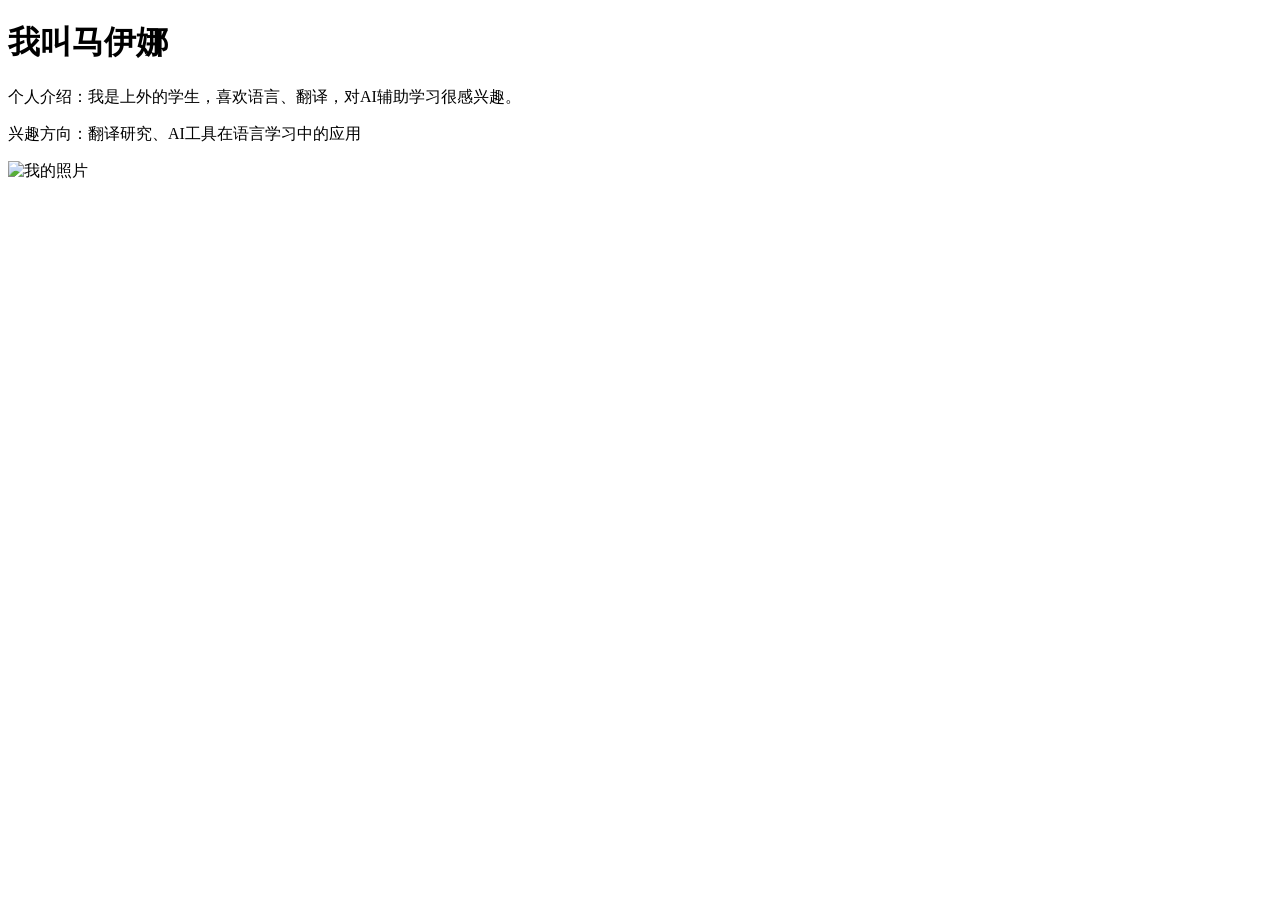
==== index.html @ 2f00dd15 "Add files via upload" ====
<!DOCTYPE html>
<html lang="zh-CN">
<head>
    <meta charset="UTF-8">
    <title>我的个人主页</title>
    <link rel="stylesheet" href="style.css">
</head>
<body>
    <div class="box">
        <h1>我叫马伊娜</h1>
        <p>个人介绍：我是上外的学生，喜欢语言、翻译，对AI辅助学习很感兴趣。</p>
        <p>兴趣方向：翻译研究、AI工具在语言学习中的应用</p>
        <img src="photo.jpg" alt="我的照片">
    </div>
</body>
</html>
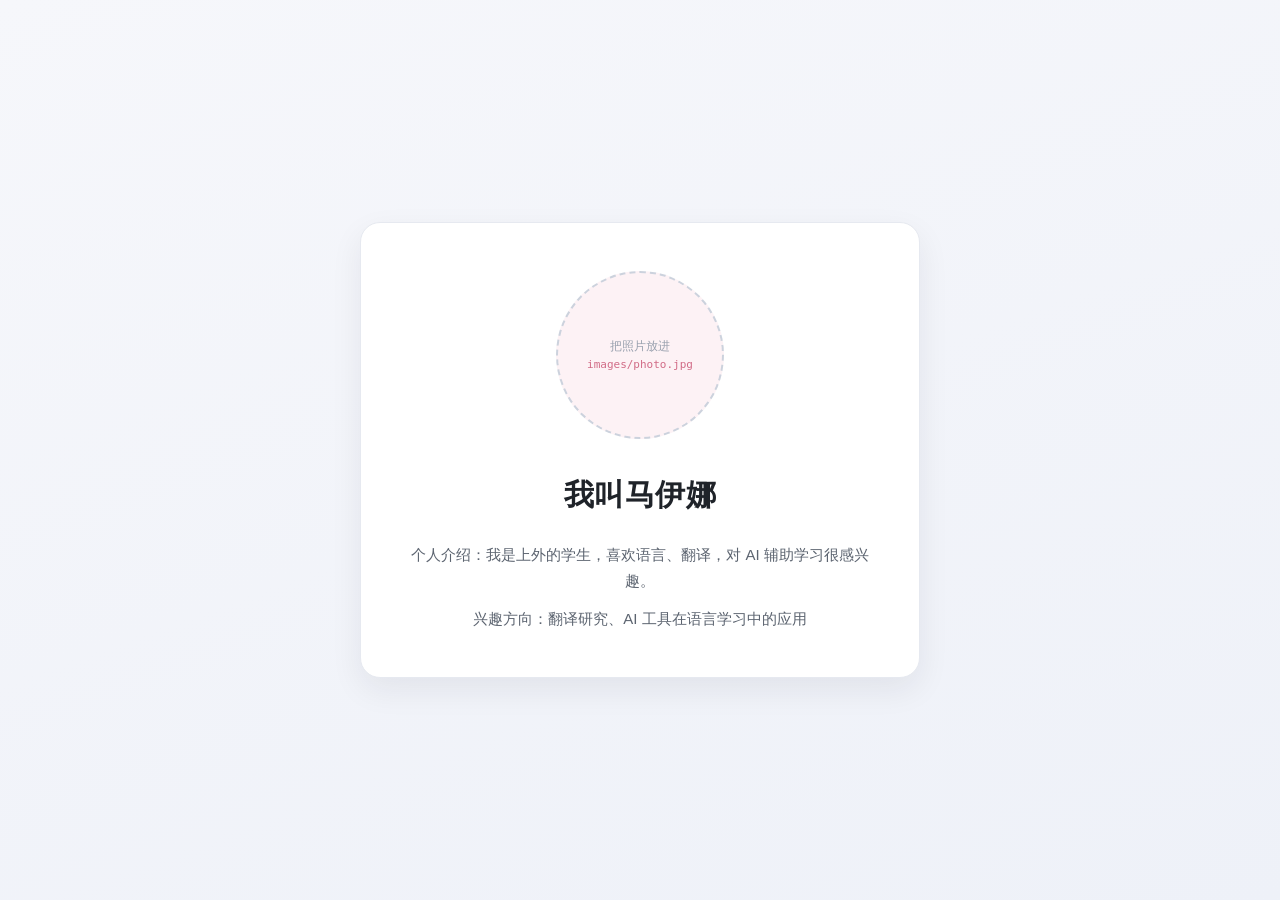
==== commit e363aac9: "补齐图片显示功能与页面样式 - 新增 style.css：卡片式布局、圆形头像、小屏响应式适配 - 图片改为 images/photo.jpg，补充 alt/宽高/异步解码，加载失败时   降级为虚线" ====
--- a/index.html
+++ b/index.html
@@ -2,15 +2,30 @@
 <html lang="zh-CN">
 <head>
     <meta charset="UTF-8">
+    <meta name="viewport" content="width=device-width, initial-scale=1">
     <title>我的个人主页</title>
     <link rel="stylesheet" href="style.css">
 </head>
 <body>
-    <div class="box">
+    <main class="box">
+        <div class="photo-frame">
+            <!-- 换成自己的照片：把文件命名为 photo.jpg 放进 images/ 目录即可 -->
+            <img class="avatar"
+                 src="images/photo.jpg"
+                 alt="我的照片"
+                 width="168"
+                 height="168"
+                 decoding="async"
+                 onerror="this.hidden = true">
+            <span class="photo-hint">
+                把照片放进<br><code>images/photo.jpg</code>
+            </span>
+        </div>
+
         <h1>我叫马伊娜</h1>
-        <p>个人介绍：我是上外的学生，喜欢语言、翻译，对AI辅助学习很感兴趣。</p>
-        <p>兴趣方向：翻译研究、AI工具在语言学习中的应用</p>
-        <img src="photo.jpg" alt="我的照片">
-    </div>
+
+        <p>个人介绍：我是上外的学生，喜欢语言、翻译，对 AI 辅助学习很感兴趣。</p>
+        <p>兴趣方向：翻译研究、AI 工具在语言学习中的应用</p>
+    </main>
 </body>
-</html>+</html>
--- a/style.css
+++ b/style.css
@@ -0,0 +1,136 @@
+/* ============================================
+   个人主页样式 —— style.css
+   ============================================ */
+
+:root {
+    --bg-start: #f6f7fb;
+    --bg-end: #eef1f8;
+    --card-bg: #ffffff;
+    --text-main: #1f2329;
+    --text-sub: #5c6470;
+    --accent: #d16b86;
+    --accent-soft: #fdf2f5;
+    --line: #e6e9f0;
+    --radius: 20px;
+}
+
+* {
+    box-sizing: border-box;
+}
+
+html {
+    -webkit-text-size-adjust: 100%;
+}
+
+body {
+    margin: 0;
+    min-height: 100vh;
+    display: flex;
+    align-items: center;
+    justify-content: center;
+    padding: 32px 20px;
+    background: linear-gradient(160deg, var(--bg-start) 0%, var(--bg-end) 100%);
+    color: var(--text-main);
+    font-family: -apple-system, BlinkMacSystemFont, "PingFang SC",
+                 "Hiragino Sans GB", "Microsoft YaHei", "Segoe UI", sans-serif;
+    font-size: 16px;
+    line-height: 1.75;
+}
+
+/* ---------- 卡片主体 ---------- */
+
+.box {
+    width: 100%;
+    max-width: 560px;
+    background: var(--card-bg);
+    border: 1px solid var(--line);
+    border-radius: var(--radius);
+    padding: 48px 40px 44px;
+    text-align: center;
+    box-shadow: 0 12px 32px rgba(31, 35, 41, 0.07);
+}
+
+/* ---------- 照片 ---------- */
+
+.photo-frame {
+    position: relative;
+    width: 168px;
+    height: 168px;
+    margin: 0 auto 30px;
+}
+
+.avatar {
+    display: block;
+    width: 100%;
+    height: 100%;
+    border-radius: 50%;
+    object-fit: cover;
+    object-position: center;
+    background: var(--accent-soft);
+    border: 3px solid var(--card-bg);
+    box-shadow: 0 0 0 1px var(--line), 0 8px 20px rgba(31, 35, 41, 0.1);
+}
+
+/* 照片加载失败时隐藏，露出下面的占位提示 */
+.avatar[hidden] {
+    display: none;
+}
+
+.photo-hint {
+    position: absolute;
+    inset: 0;
+    display: flex;
+    flex-direction: column;
+    align-items: center;
+    justify-content: center;
+    gap: 2px;
+    border: 2px dashed #ccd2dd;
+    border-radius: 50%;
+    background: var(--accent-soft);
+    color: #98a0ae;
+    font-size: 12px;
+    line-height: 1.5;
+}
+
+.photo-hint code {
+    font-family: ui-monospace, SFMono-Regular, Menlo, monospace;
+    font-size: 11px;
+    color: var(--accent);
+}
+
+/* 照片正常显示时，占位提示不出现 */
+.avatar:not([hidden]) ~ .photo-hint {
+    display: none;
+}
+
+/* ---------- 文字 ---------- */
+
+h1 {
+    margin: 0 0 20px;
+    font-size: clamp(24px, 6vw, 30px);
+    font-weight: 600;
+    letter-spacing: 0.02em;
+}
+
+p {
+    margin: 0 0 12px;
+    color: var(--text-sub);
+    font-size: 15px;
+}
+
+p:last-child {
+    margin-bottom: 0;
+}
+
+/* ---------- 小屏适配 ---------- */
+
+@media (max-width: 480px) {
+    .box {
+        padding: 36px 22px 32px;
+    }
+
+    .photo-frame {
+        width: 132px;
+        height: 132px;
+    }
+}
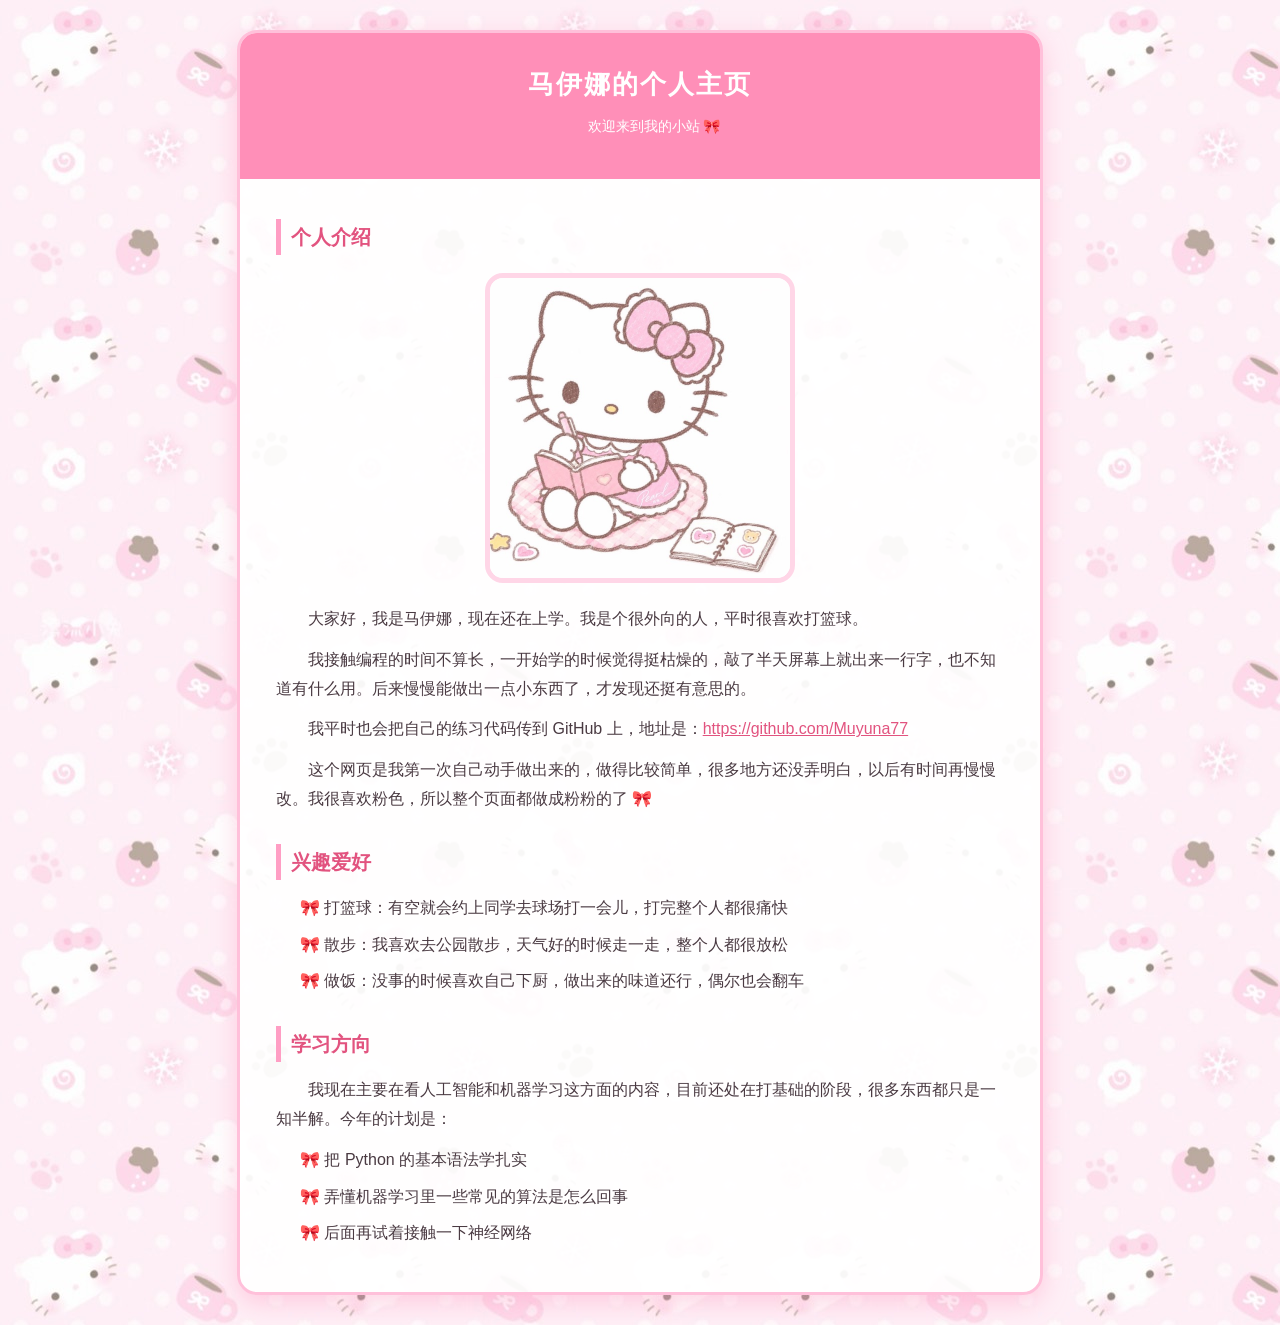
==== commit 72cd8bce: "个人主页" ====
--- a/index.html
+++ b/index.html
@@ -1,31 +1,49 @@
-<!DOCTYPE html>
-<html lang="zh-CN">
-<head>
-    <meta charset="UTF-8">
-    <meta name="viewport" content="width=device-width, initial-scale=1">
-    <title>我的个人主页</title>
-    <link rel="stylesheet" href="style.css">
-</head>
-<body>
-    <main class="box">
-        <div class="photo-frame">
-            <!-- 换成自己的照片：把文件命名为 photo.jpg 放进 images/ 目录即可 -->
-            <img class="avatar"
-                 src="images/photo.jpg"
-                 alt="我的照片"
-                 width="168"
-                 height="168"
-                 decoding="async"
-                 onerror="this.hidden = true">
-            <span class="photo-hint">
-                把照片放进<br><code>images/photo.jpg</code>
-            </span>
-        </div>
-
-        <h1>我叫马伊娜</h1>
-
-        <p>个人介绍：我是上外的学生，喜欢语言、翻译，对 AI 辅助学习很感兴趣。</p>
-        <p>兴趣方向：翻译研究、AI 工具在语言学习中的应用</p>
-    </main>
-</body>
-</html>
+<!DOCTYPE html>
+<html lang="zh-CN">
+<head>
+  <meta charset="UTF-8">
+  <meta name="viewport" content="width=device-width, initial-scale=1.0">
+  <title>马伊娜的个人主页</title>
+  <link rel="stylesheet" href="style.css">
+</head>
+<body>
+
+  <div class="container">
+
+    <!-- 顶部 -->
+    <div class="header">
+      <h1>马伊娜的个人主页</h1>
+      <p>欢迎来到我的小站 🎀</p>
+    </div>
+
+    <!-- 正文 -->
+    <div class="content">
+
+      <h2>个人介绍</h2>
+      <img class="photo" src="images/intro.jpg" alt="一张粉色小猫正在看书的图片">
+      <p>大家好，我是马伊娜，现在还在上学。我是个很外向的人，平时很喜欢打篮球。</p>
+      <p>我接触编程的时间不算长，一开始学的时候觉得挺枯燥的，敲了半天屏幕上就出来一行字，也不知道有什么用。后来慢慢能做出一点小东西了，才发现还挺有意思的。</p>
+      <p>我平时也会把自己的练习代码传到 GitHub 上，地址是：<a href="https://github.com/Muyuna77" target="_blank">https://github.com/Muyuna77</a></p>
+      <p>这个网页是我第一次自己动手做出来的，做得比较简单，很多地方还没弄明白，以后有时间再慢慢改。我很喜欢粉色，所以整个页面都做成粉粉的了 🎀</p>
+
+      <h2>兴趣爱好</h2>
+      <ul>
+        <li>打篮球：有空就会约上同学去球场打一会儿，打完整个人都很痛快</li>
+        <li>散步：我喜欢去公园散步，天气好的时候走一走，整个人都很放松</li>
+        <li>做饭：没事的时候喜欢自己下厨，做出来的味道还行，偶尔也会翻车</li>
+      </ul>
+
+      <h2>学习方向</h2>
+      <p>我现在主要在看人工智能和机器学习这方面的内容，目前还处在打基础的阶段，很多东西都只是一知半解。今年的计划是：</p>
+      <ul>
+        <li>把 Python 的基本语法学扎实</li>
+        <li>弄懂机器学习里一些常见的算法是怎么回事</li>
+        <li>后面再试着接触一下神经网络</li>
+      </ul>
+
+    </div>
+
+  </div>
+
+</body>
+</html>
--- a/style.css
+++ b/style.css
@@ -1,136 +1,116 @@
-/* ============================================
-   个人主页样式 —— style.css
-   ============================================ */
+/* 我的个人主页样式表 */
 
-:root {
-    --bg-start: #f6f7fb;
-    --bg-end: #eef1f8;
-    --card-bg: #ffffff;
-    --text-main: #1f2329;
-    --text-sub: #5c6470;
-    --accent: #d16b86;
-    --accent-soft: #fdf2f5;
-    --line: #e6e9f0;
-    --radius: 20px;
-}
-
+/* 清除默认的边距 */
 * {
-    box-sizing: border-box;
-}
-
-html {
-    -webkit-text-size-adjust: 100%;
+  margin: 0;
+  padding: 0;
 }
 
 body {
-    margin: 0;
-    min-height: 100vh;
-    display: flex;
-    align-items: center;
-    justify-content: center;
-    padding: 32px 20px;
-    background: linear-gradient(160deg, var(--bg-start) 0%, var(--bg-end) 100%);
-    color: var(--text-main);
-    font-family: -apple-system, BlinkMacSystemFont, "PingFang SC",
-                 "Hiragino Sans GB", "Microsoft YaHei", "Segoe UI", sans-serif;
-    font-size: 16px;
-    line-height: 1.75;
+  font-family: "Microsoft YaHei", Arial, sans-serif;
+  font-size: 16px;
+  line-height: 1.8;
+  color: #4a3a42;
+  /* 粉色的猫咪背景图，平铺满整个页面 */
+  background-color: #ffe9f2;
+  background-image: url("images/bg.jpg");
+  background-repeat: repeat;
 }
 
-/* ---------- 卡片主体 ---------- */
-
-.box {
-    width: 100%;
-    max-width: 560px;
-    background: var(--card-bg);
-    border: 1px solid var(--line);
-    border-radius: var(--radius);
-    padding: 48px 40px 44px;
-    text-align: center;
-    box-shadow: 0 12px 32px rgba(31, 35, 41, 0.07);
+/* 整个页面放在一个大盒子里，水平居中 */
+.container {
+  width: 800px;
+  max-width: 92%;
+  margin: 30px auto;
+  /* 半透明白色，能隐约透出后面的背景图 */
+  background-color: rgba(255, 255, 255, 0.93);
+  border: 3px solid #ffc0da;
+  border-radius: 20px;
+  box-shadow: 0 8px 24px rgba(255, 150, 190, 0.4);
+  overflow: hidden;
 }
 
-/* ---------- 照片 ---------- */
-
-.photo-frame {
-    position: relative;
-    width: 168px;
-    height: 168px;
-    margin: 0 auto 30px;
+/* 顶部的标题 */
+.header {
+  padding: 28px 10px;
+  text-align: center;
+  color: #ffffff;
+  background-color: #ff8fb8;
 }
 
-.avatar {
-    display: block;
-    width: 100%;
-    height: 100%;
-    border-radius: 50%;
-    object-fit: cover;
-    object-position: center;
-    background: var(--accent-soft);
-    border: 3px solid var(--card-bg);
-    box-shadow: 0 0 0 1px var(--line), 0 8px 20px rgba(31, 35, 41, 0.1);
+.header h1 {
+  font-size: 26px;
+  letter-spacing: 2px;
 }
 
-/* 照片加载失败时隐藏，露出下面的占位提示 */
-.avatar[hidden] {
-    display: none;
+.header p {
+  font-size: 14px;
+  margin-top: 6px;
 }
 
-.photo-hint {
-    position: absolute;
-    inset: 0;
-    display: flex;
-    flex-direction: column;
-    align-items: center;
-    justify-content: center;
-    gap: 2px;
-    border: 2px dashed #ccd2dd;
-    border-radius: 50%;
-    background: var(--accent-soft);
-    color: #98a0ae;
-    font-size: 12px;
-    line-height: 1.5;
+/* 正文 */
+.content {
+  padding: 10px 36px 34px 36px;
 }
 
-.photo-hint code {
-    font-family: ui-monospace, SFMono-Regular, Menlo, monospace;
-    font-size: 11px;
-    color: var(--accent);
-}
-
-/* 照片正常显示时，占位提示不出现 */
-.avatar:not([hidden]) ~ .photo-hint {
-    display: none;
-}
-
-/* ---------- 文字 ---------- */
-
-h1 {
-    margin: 0 0 20px;
-    font-size: clamp(24px, 6vw, 30px);
-    font-weight: 600;
-    letter-spacing: 0.02em;
+h2 {
+  margin: 30px 0 14px 0;
+  padding-left: 10px;
+  font-size: 20px;
+  color: #e2537f;
+  border-left: 5px solid #ff9ec4;
 }
 
 p {
-    margin: 0 0 12px;
-    color: var(--text-sub);
-    font-size: 15px;
+  margin-bottom: 12px;
+  text-indent: 2em;
 }
 
-p:last-child {
-    margin-bottom: 0;
+/* 介绍图片 */
+.photo {
+  display: block;
+  width: 300px;
+  margin: 18px auto 22px auto;
+  border: 5px solid #ffd6e7;
+  border-radius: 18px;
 }
 
-/* ---------- 小屏适配 ---------- */
+/* 列表 */
+ul {
+  margin: 0 0 10px 24px;
+  list-style: none;
+}
 
-@media (max-width: 480px) {
-    .box {
-        padding: 36px 22px 32px;
-    }
+li {
+  margin-bottom: 8px;
+}
 
-    .photo-frame {
-        width: 132px;
-        height: 132px;
-    }
+/* 每条前面加一个小蝴蝶结 */
+li::before {
+  content: "🎀 ";
 }
+
+/* 超链接 */
+a {
+  color: #e2537f;
+}
+
+a:hover {
+  color: #d81b60;
+  text-decoration: underline;
+}
+
+/* 手机上看的时候把页面调窄一点 */
+@media screen and (max-width: 600px) {
+  .content {
+    padding: 10px 16px 24px 16px;
+  }
+
+  .header h1 {
+    font-size: 21px;
+  }
+
+  .photo {
+    width: 100%;
+  }
+}
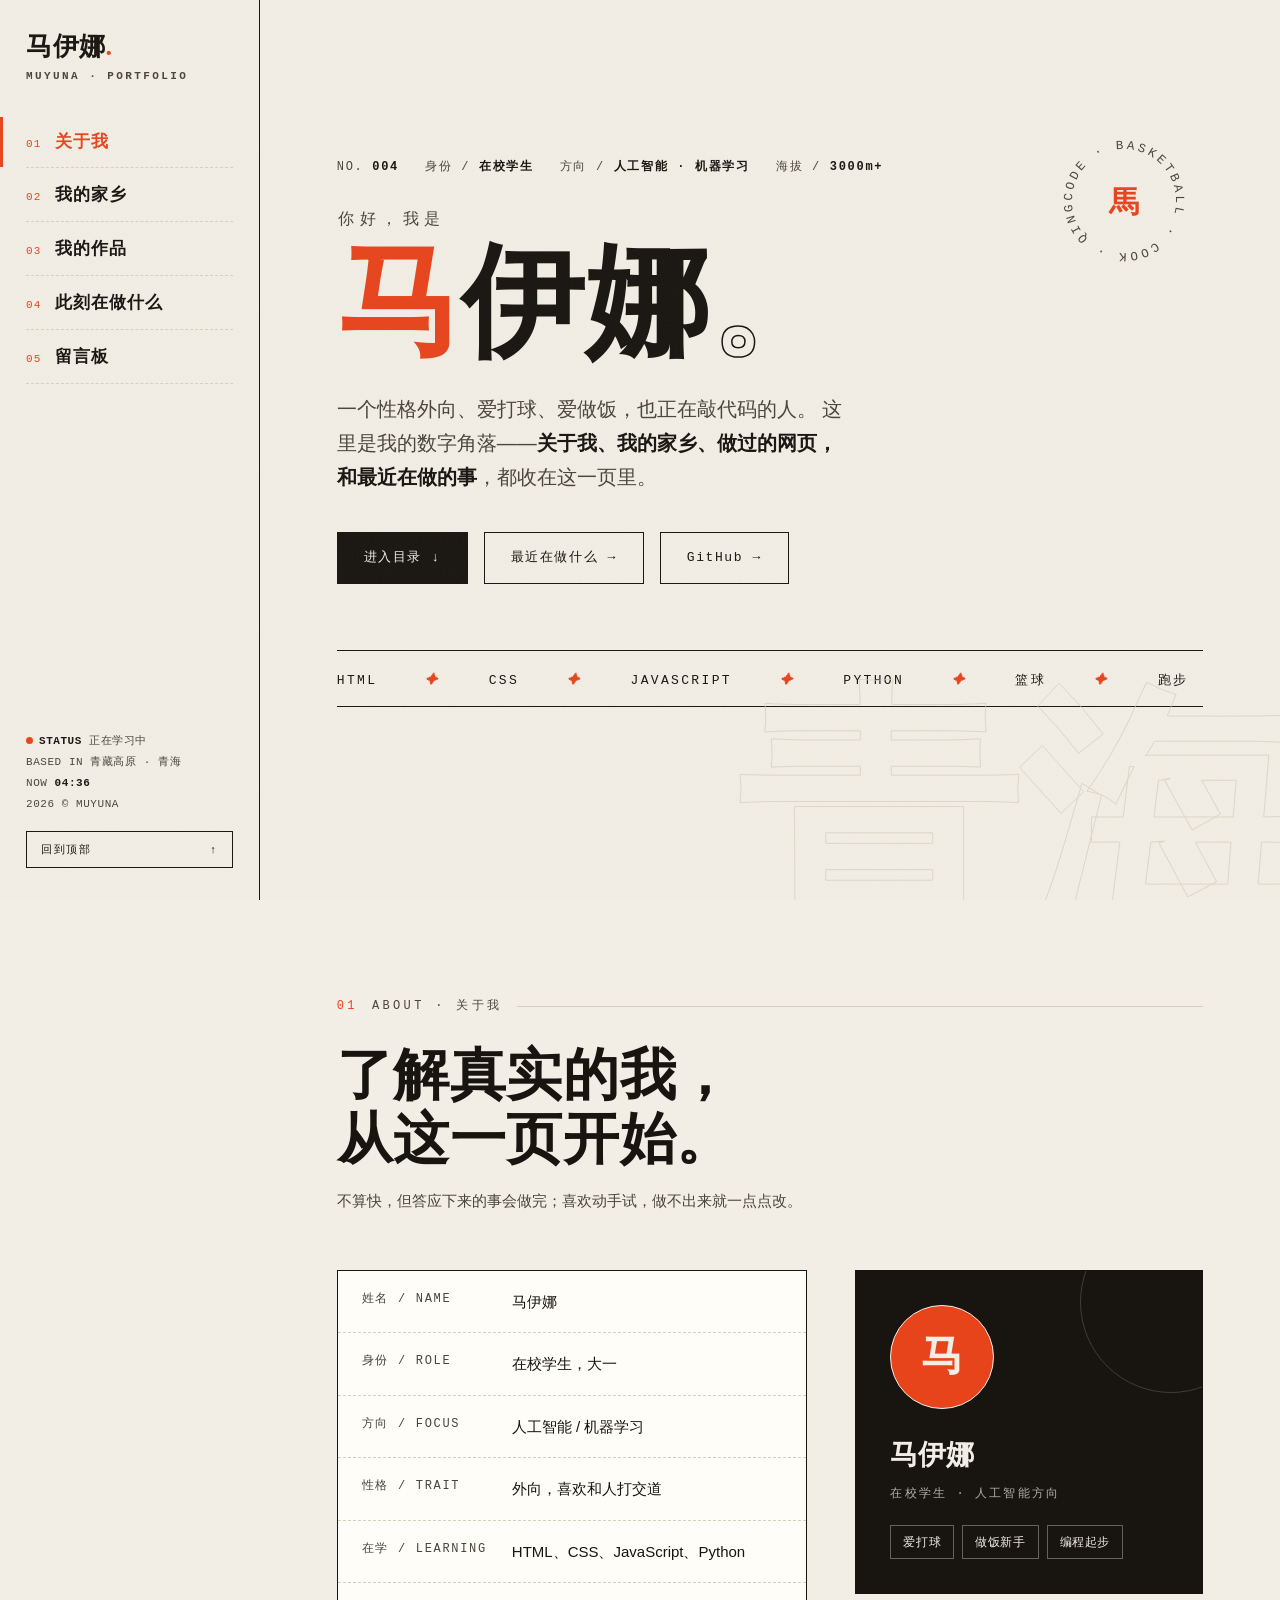
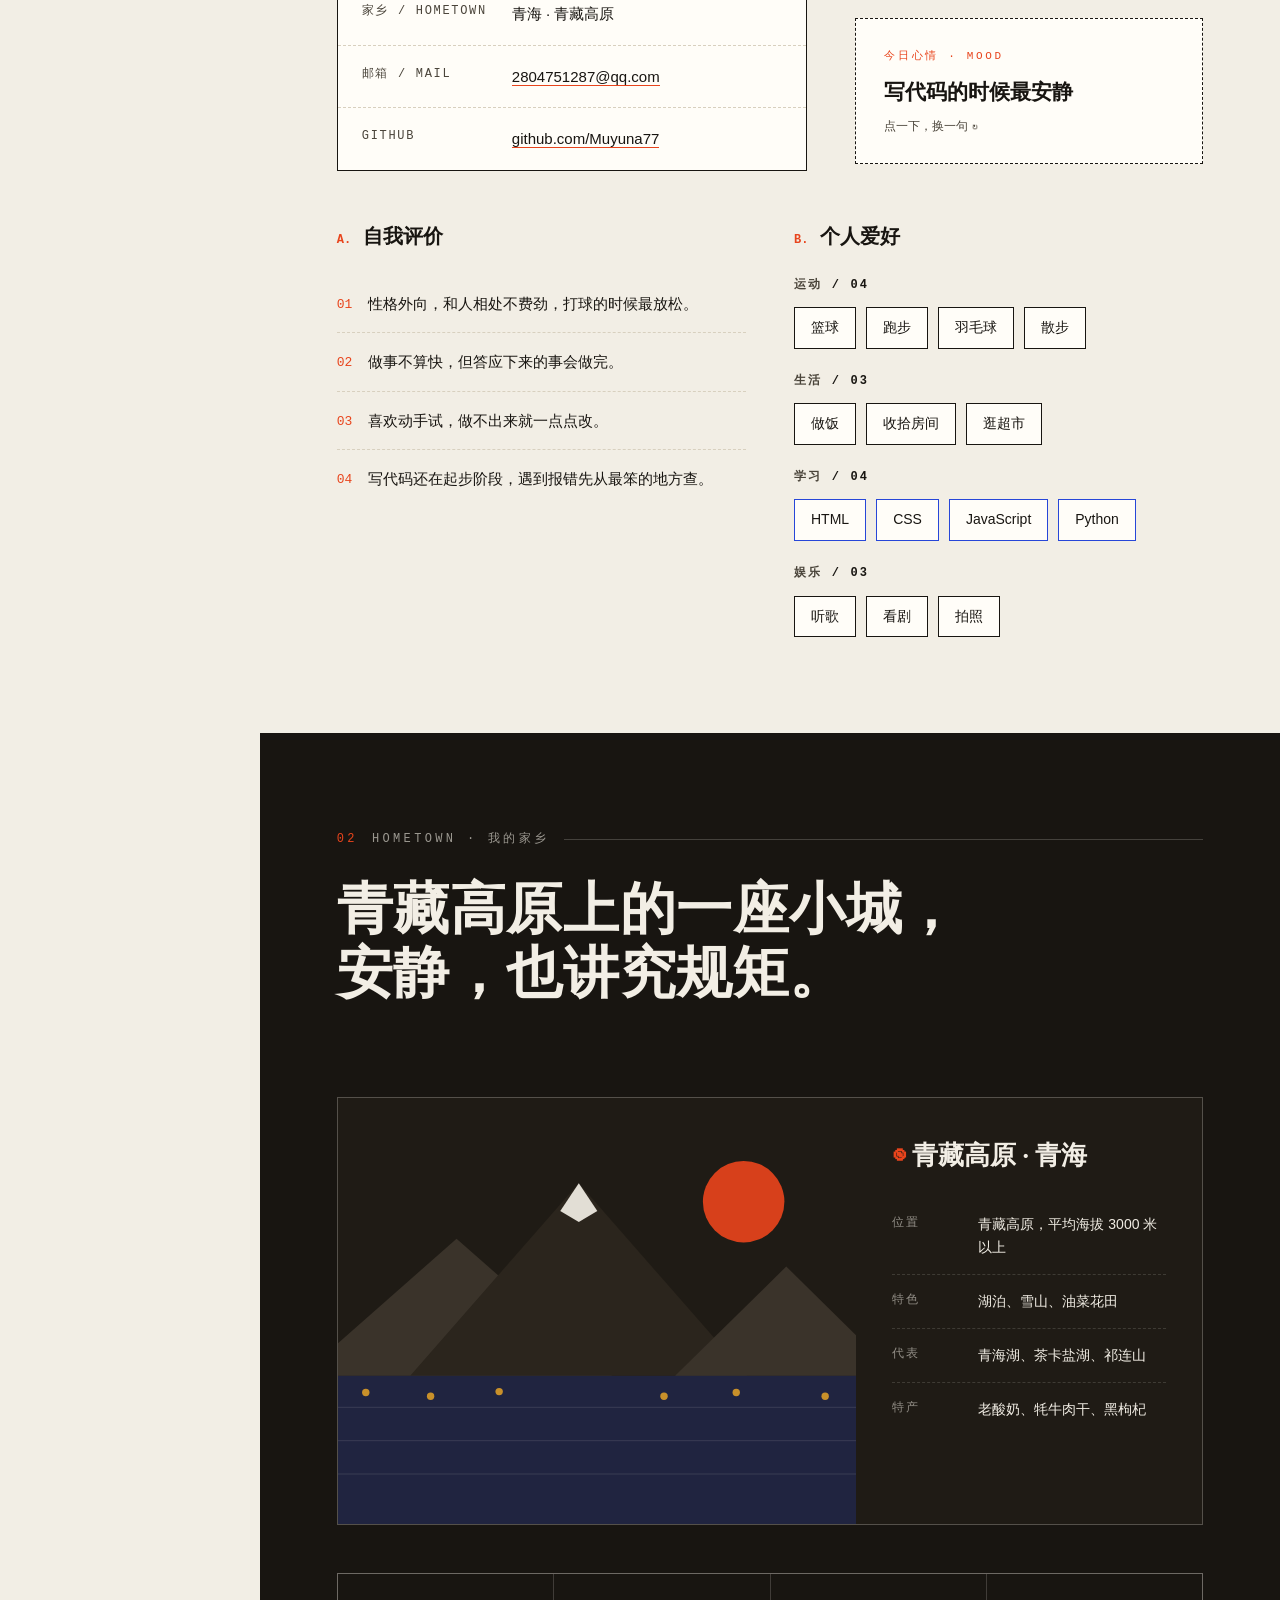
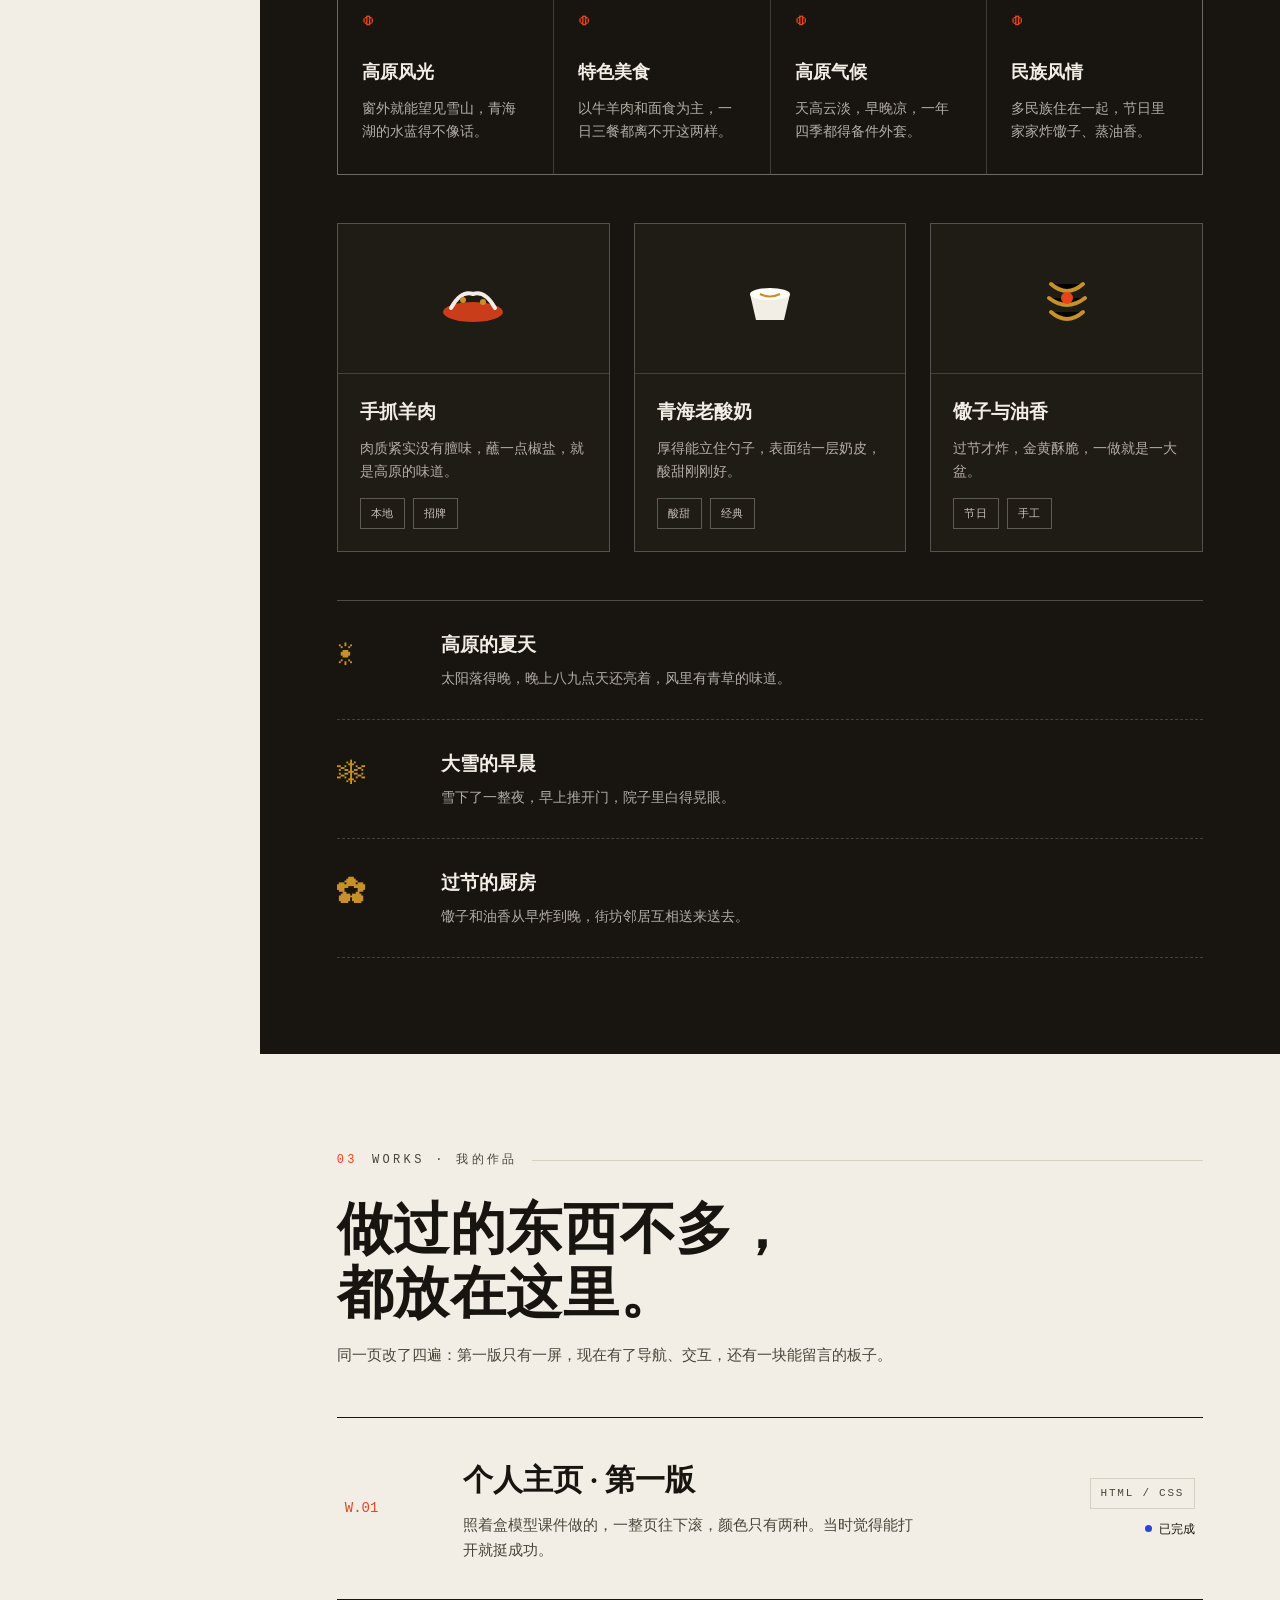
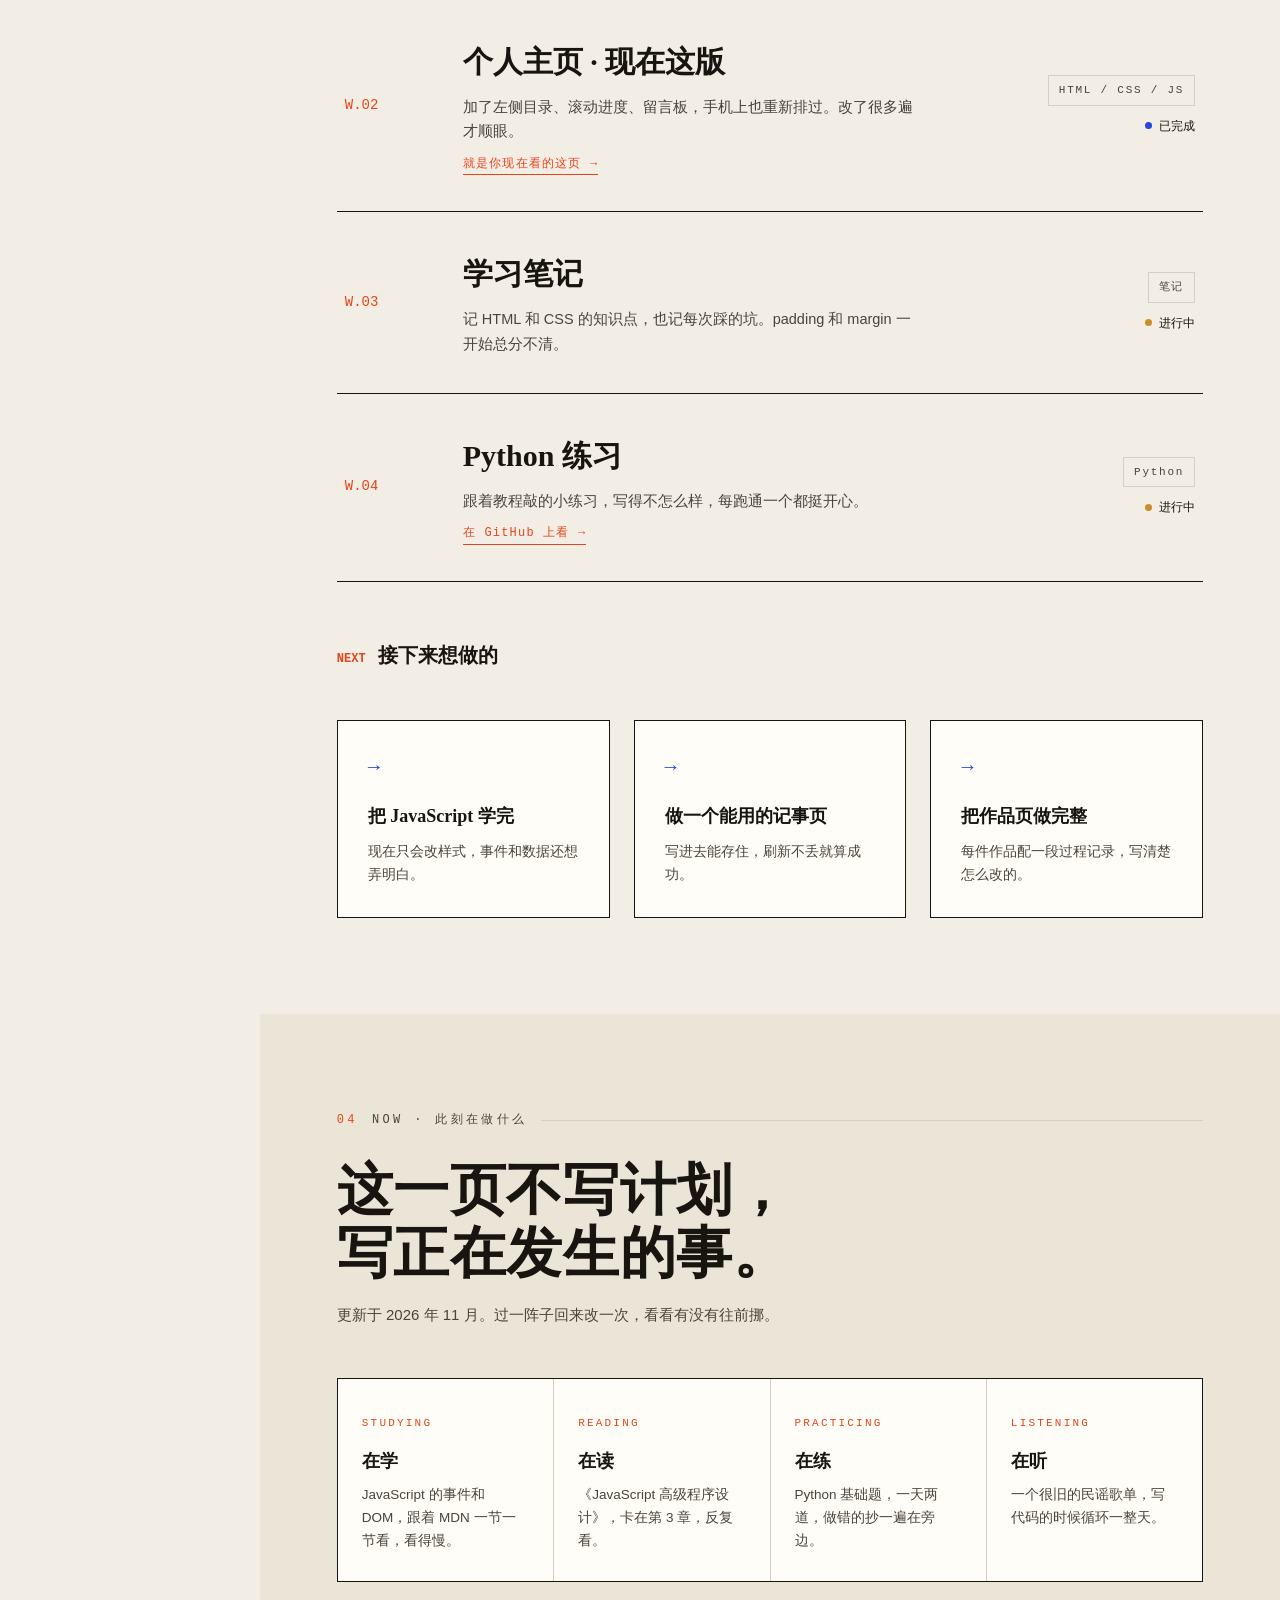
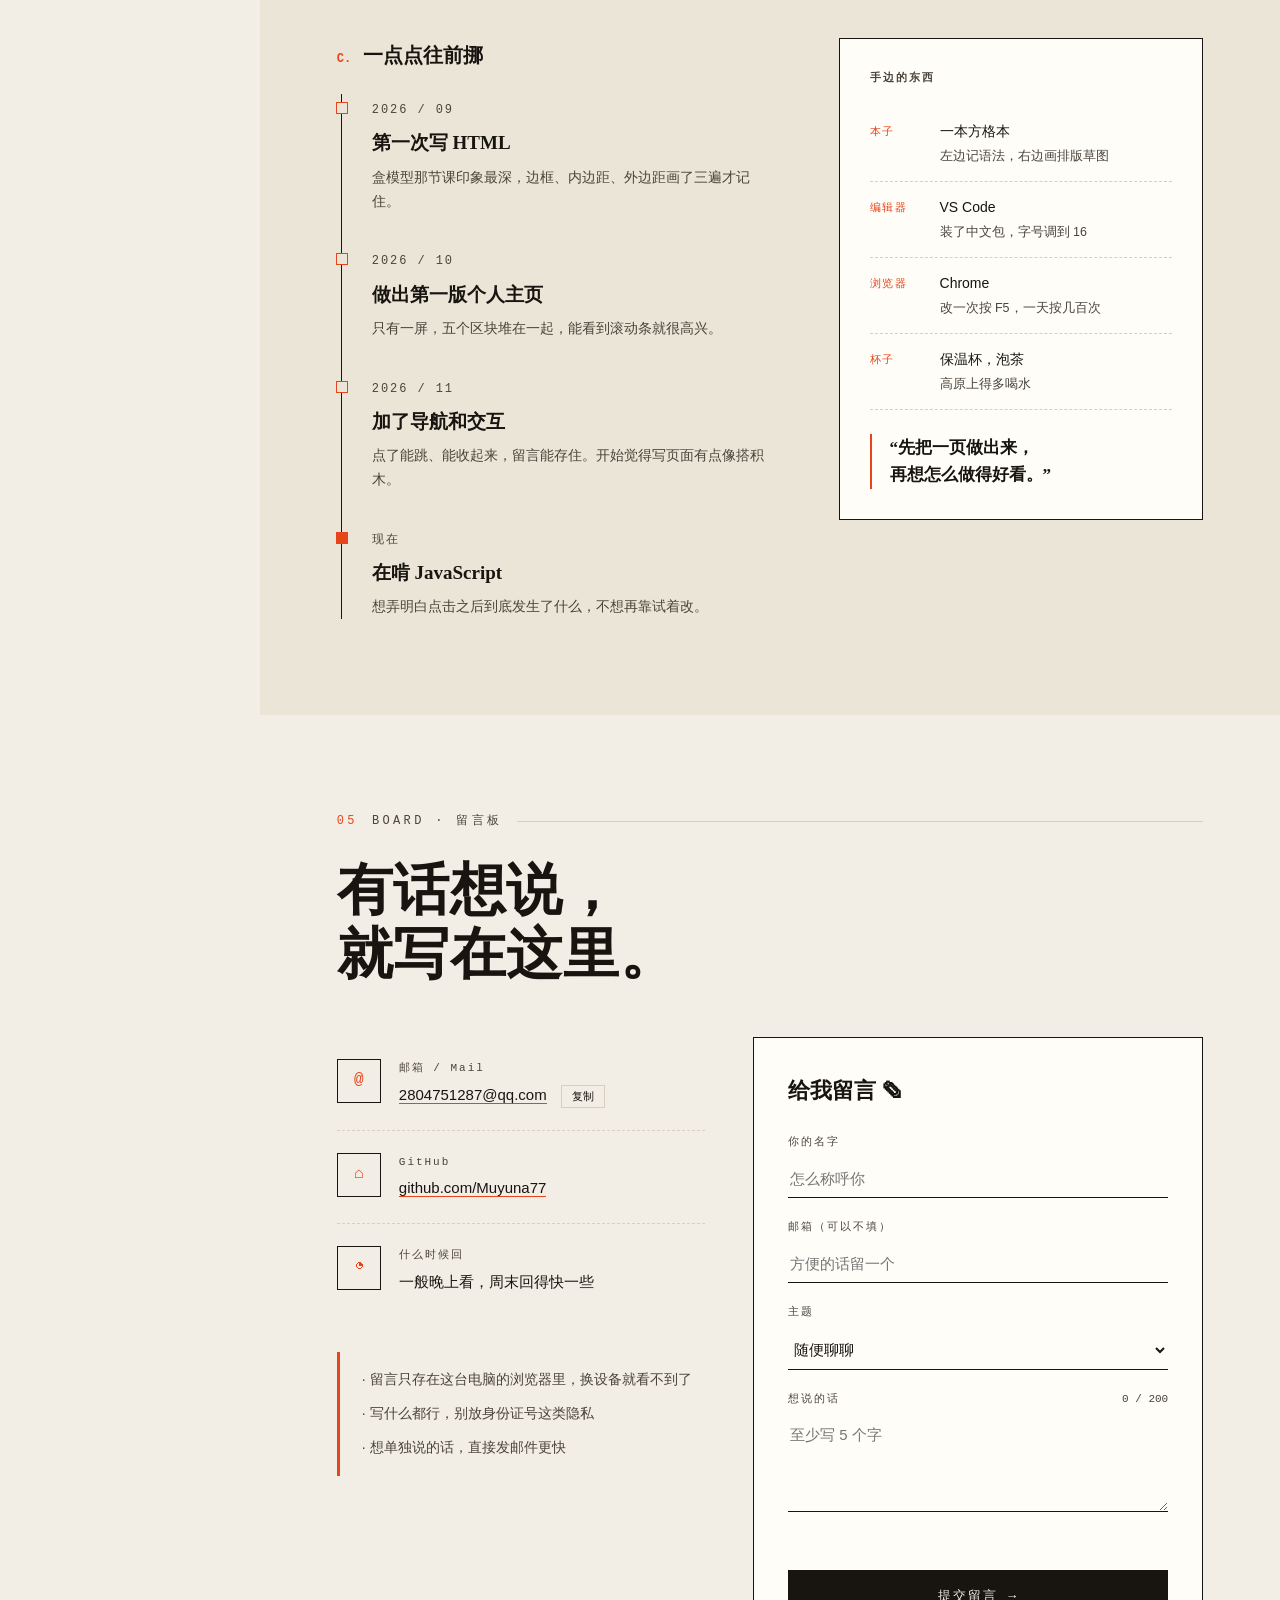
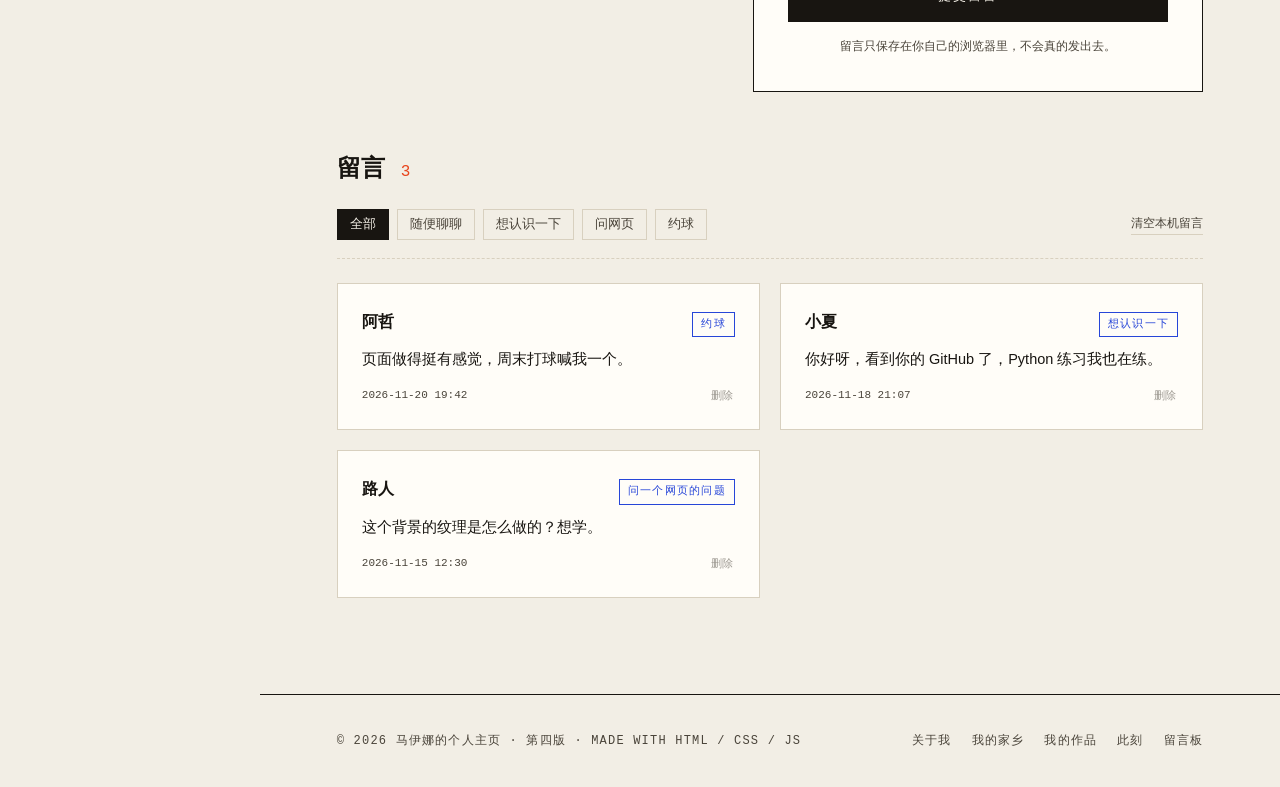
==== commit 302c9415: "首页换成版本四，原版首页归档到 v1" ====
--- a/index.html
+++ b/index.html
@@ -1,49 +1,1358 @@
 <!DOCTYPE html>
 <html lang="zh-CN">
 <head>
-  <meta charset="UTF-8">
-  <meta name="viewport" content="width=device-width, initial-scale=1.0">
-  <title>马伊娜的个人主页</title>
-  <link rel="stylesheet" href="style.css">
+<meta charset="UTF-8">
+<meta name="viewport" content="width=device-width, initial-scale=1.0">
+<title>马伊娜 · Muyuna — 个人空间</title>
+<meta name="description" content="马伊娜的个人主页：关于我、我的家乡青海、做过的网页作品、最近在做的事，还有一块可以留言的板子。">
+<meta name="theme-color" content="#f2eee5">
+<meta property="og:type" content="website">
+<meta property="og:title" content="马伊娜 · Muyuna — 个人空间">
+<meta property="og:description" content="关于我、我的家乡青海、做过的网页作品，和一块可以留言的板子。">
+<link rel="icon" href="data:image/svg+xml,%3Csvg xmlns='http://www.w3.org/2000/svg' viewBox='0 0 32 32'%3E%3Crect width='32' height='32' fill='%23181511'/%3E%3Ctext x='16' y='23' font-size='19' text-anchor='middle' fill='%23e8441c' font-family='Songti SC,serif'%3E%E9%A9%AC%3C/text%3E%3C/svg%3E">
+<link rel="preconnect" href="https://miaoda.feishu.cn" crossorigin>
+<link rel="stylesheet" href="https://miaoda.feishu.cn/fonts/css2?family=Noto+Serif+SC:wght@600;700;900&family=Noto+Sans+SC:wght@300;400;500;700&family=Space+Grotesk:wght@400;500;700&display=swap">
+<script>document.documentElement.classList.add('js');</script>
+<style>
+/* ============================================================
+   设计系统 · 高原报刊编辑风（第四版）
+   paper / ink / vermilion / alpine blue
+   ============================================================ */
+:root{
+  --paper:#f2eee5;
+  --paper-2:#ebe5d8;
+  --card:#fffdf8;
+  --ink:#181511;
+  --ink-soft:#4a443a;
+  --line:#d8d0bf;
+  --accent:#e8441c;      /* 朱红 */
+  --blue:#2746d8;        /* 高原蓝 */
+  --gold:#c8902a;
+  --serif:"Noto Serif SC", "Songti SC", "STSong", serif;
+  --sans:"Noto Sans SC", "PingFang SC", "Microsoft YaHei", sans-serif;
+  --mono:"Space Grotesk", "SF Mono", "Menlo", monospace;
+  --rail:260px;
+  --ease:cubic-bezier(.22,.61,.36,1);
+}
+*{margin:0;padding:0;box-sizing:border-box}
+html{scroll-behavior:smooth;scroll-padding-top:84px}
+body{
+  background:var(--paper);
+  color:var(--ink);
+  font-family:var(--sans);
+  font-weight:400;
+  line-height:1.7;
+  -webkit-font-smoothing:antialiased;
+  overflow-x:hidden;
+}
+::selection{background:var(--accent);color:var(--paper)}
+a{color:inherit;text-decoration:none}
+button{font-family:inherit;cursor:pointer;color:inherit}
+img,svg{max-width:100%}
+:focus-visible{outline:2px solid var(--blue);outline-offset:3px}
+
+/* 纸张噪点 */
+.grain{
+  position:fixed;inset:0;z-index:200;pointer-events:none;opacity:.05;
+  background-image:url("data:image/svg+xml,%3Csvg xmlns='http://www.w3.org/2000/svg' width='160' height='160'%3E%3Cfilter id='n'%3E%3CfeTurbulence type='fractalNoise' baseFrequency='0.9' numOctaves='2'/%3E%3C/filter%3E%3Crect width='100%25' height='100%25' filter='url(%23n)'/%3E%3C/svg%3E");
+}
+
+/* 顶部阅读进度 */
+.progress{
+  position:fixed;top:0;left:0;right:0;height:3px;z-index:300;
+  background:var(--accent);transform:scaleX(0);transform-origin:0 50%;
+  pointer-events:none;
+}
+
+/* 跳到正文 */
+.skip{
+  position:fixed;left:16px;top:-64px;z-index:400;
+  background:var(--ink);color:var(--paper);padding:10px 18px;
+  font-family:var(--mono);font-size:12px;letter-spacing:.14em;transition:top .2s var(--ease);
+}
+.skip:focus{top:14px}
+
+/* ============ 左侧固定导航栏 ============ */
+.rail{
+  position:fixed;top:0;left:0;bottom:0;width:var(--rail);z-index:100;
+  border-right:1.5px solid var(--ink);
+  background:var(--paper);
+  display:flex;flex-direction:column;justify-content:space-between;
+  padding:32px 26px;gap:24px;
+}
+.rail-mark{font-family:var(--serif);font-weight:900;font-size:26px;letter-spacing:.02em;line-height:1.15}
+.rail-mark small{display:block;font-family:var(--mono);font-size:11px;letter-spacing:.22em;color:var(--ink-soft);margin-top:8px;text-transform:uppercase}
+.rail-mark .dot{color:var(--accent)}
+.rail-nav{display:flex;flex-direction:column;gap:2px;margin-top:34px}
+.rail-nav a{
+  display:flex;align-items:baseline;gap:14px;
+  padding:11px 0;border-bottom:1px dashed var(--line);
+  font-family:var(--mono);font-size:13px;letter-spacing:.08em;
+  color:var(--ink-soft);position:relative;transition:color .25s;
+}
+.rail-nav a .num{font-size:11px;color:var(--accent)}
+.rail-nav a .cn{font-family:var(--serif);font-size:17px;font-weight:700;letter-spacing:.05em;color:var(--ink);transition:color .25s}
+.rail-nav a::before{
+  content:"";position:absolute;left:-26px;top:0;bottom:0;width:3px;background:var(--accent);
+  transform:scaleY(0);transform-origin:top;transition:transform .25s var(--ease);
+}
+.rail-nav a:hover,.rail-nav a.active{color:var(--accent)}
+.rail-nav a:hover .cn,.rail-nav a.active .cn{color:var(--accent)}
+.rail-nav a.active::before{transform:scaleY(1)}
+.rail-foot{display:flex;flex-direction:column;gap:16px}
+.rail-status{font-family:var(--mono);font-size:11px;line-height:1.9;color:var(--ink-soft);letter-spacing:.05em}
+.rail-status b{color:var(--ink)}
+.pulse{display:inline-block;width:7px;height:7px;border-radius:50%;background:var(--accent);margin-right:6px;animation:pulse 1.6s infinite}
+@keyframes pulse{0%,100%{opacity:1}50%{opacity:.25}}
+.totop{
+  display:inline-flex;align-items:center;justify-content:space-between;gap:12px;
+  border:1.5px solid var(--ink);background:transparent;padding:10px 14px;
+  font-family:var(--mono);font-size:11px;letter-spacing:.14em;
+  opacity:.35;pointer-events:none;transition:.25s var(--ease);
+}
+.totop.show{opacity:1;pointer-events:auto}
+.totop:hover{background:var(--ink);color:var(--paper)}
+
+/* 移动端顶栏 + 抽屉 */
+.topbar{
+  display:none;position:sticky;top:0;z-index:95;background:var(--paper);
+  border-bottom:1.5px solid var(--ink);padding:12px 20px;
+  align-items:center;justify-content:space-between;gap:16px;
+}
+.topbar .brand{font-family:var(--serif);font-weight:900;font-size:19px}
+.topbar .brand .dot{color:var(--accent)}
+.burger{
+  width:42px;height:34px;border:1.5px solid var(--ink);background:none;
+  display:grid;place-items:center;align-content:center;gap:5px;flex:none;
+}
+.burger span{display:block;width:17px;height:1.5px;background:var(--ink);transition:transform .25s var(--ease),opacity .2s}
+.burger[aria-expanded="true"] span:nth-child(1){transform:translateY(6.5px) rotate(45deg)}
+.burger[aria-expanded="true"] span:nth-child(2){opacity:0}
+.burger[aria-expanded="true"] span:nth-child(3){transform:translateY(-6.5px) rotate(-45deg)}
+.mnav{
+  display:none;position:fixed;left:0;right:0;top:59px;z-index:94;
+  background:var(--paper);border-bottom:1.5px solid var(--ink);
+  padding:10px 20px 18px;
+  opacity:0;transform:translateY(-10px);pointer-events:none;
+  transition:opacity .25s var(--ease),transform .25s var(--ease);
+}
+.mnav.open{opacity:1;transform:none;pointer-events:auto}
+.mnav a{
+  display:flex;align-items:baseline;gap:12px;padding:13px 0;
+  border-bottom:1px dashed var(--line);
+  font-family:var(--mono);font-size:12px;letter-spacing:.1em;color:var(--ink-soft);
+}
+.mnav a .num{color:var(--accent);font-size:11px}
+.mnav a .cn{font-family:var(--serif);font-size:18px;font-weight:700;color:var(--ink)}
+.mnav a.active .cn,.mnav a.active{color:var(--accent)}
+
+/* ============ 主栏 ============ */
+main{margin-left:var(--rail)}
+section{position:relative;padding:96px clamp(28px,6vw,90px)}
+section[id]{scroll-margin-top:84px}
+
+/* 区块编号眉标 */
+.eyebrow{
+  display:flex;align-items:center;gap:14px;font-family:var(--mono);
+  font-size:12px;letter-spacing:.28em;text-transform:uppercase;color:var(--ink-soft);
+  margin-bottom:28px;
+}
+.eyebrow .idx{color:var(--accent)}
+.eyebrow::after{content:"";flex:1;height:1px;background:var(--line)}
+h2.section-title{
+  font-family:var(--serif);font-weight:900;font-size:clamp(32px,4.4vw,56px);
+  line-height:1.14;letter-spacing:.01em;max-width:13.5em;
+}
+.section-sub{margin-top:16px;color:var(--ink-soft);max-width:38em;font-size:15px}
+
+/* 滚动显现 */
+.reveal{transition:opacity .7s var(--ease),transform .7s var(--ease)}
+.js .reveal{opacity:0;transform:translateY(24px)}
+.js .reveal.in{opacity:1;transform:none}
+
+/* ============ HERO ============ */
+.hero{min-height:100vh;display:flex;flex-direction:column;justify-content:center;padding-top:60px;overflow:hidden}
+.hero-meta{display:flex;flex-wrap:wrap;gap:26px;font-family:var(--mono);font-size:12px;letter-spacing:.14em;color:var(--ink-soft);margin-bottom:34px}
+.hero-meta span b{color:var(--ink)}
+.hero h1{
+  font-family:var(--serif);font-weight:900;
+  font-size:clamp(56px,9.6vw,132px);line-height:1;letter-spacing:.01em;
+}
+.hero h1 .hello{
+  display:block;font-family:var(--mono);font-weight:400;
+  font-size:clamp(13px,1.35vw,16px);letter-spacing:.34em;
+  color:var(--ink-soft);margin-bottom:16px;text-indent:.1em;
+}
+.hero h1 .name{display:block;line-height:.96}
+.hero h1 .outline{color:transparent;-webkit-text-stroke:1.5px var(--ink)}
+.hero h1 .accent{color:var(--accent)}
+.hero-sub{margin-top:30px;font-size:clamp(16px,1.6vw,20px);max-width:46ch;color:var(--ink-soft)}
+.hero-sub strong{color:var(--ink)}
+.hero-actions{display:flex;flex-wrap:wrap;gap:16px;margin-top:38px;align-items:center}
+.btn{
+  display:inline-flex;align-items:center;gap:10px;padding:14px 26px;
+  border:1.5px solid var(--ink);background:var(--ink);color:var(--paper);
+  font-family:var(--mono);font-size:13px;letter-spacing:.12em;transition:.25s var(--ease);
+}
+.btn.ghost{background:transparent;color:var(--ink)}
+.btn:hover{background:var(--accent);border-color:var(--accent);color:var(--paper)}
+.btn.ghost:hover{background:var(--ink);border-color:var(--ink);color:var(--paper)}
+
+/* 旋转徽章 */
+.badge{position:absolute;right:clamp(20px,7vw,90px);top:15%;width:132px;height:132px;pointer-events:none}
+.badge svg{animation:spin 20s linear infinite}
+@keyframes spin{to{transform:rotate(360deg)}}
+.badge .core{position:absolute;inset:0;display:grid;place-items:center;font-family:var(--serif);font-weight:900;font-size:30px;color:var(--accent)}
+
+/* 跑马灯 */
+.marquee{margin-top:66px;border-top:1.5px solid var(--ink);border-bottom:1.5px solid var(--ink);overflow:hidden;white-space:nowrap;padding:14px 0}
+.marquee-track{display:inline-flex;animation:mq 30s linear infinite;font-family:var(--mono);font-size:13px;letter-spacing:.18em}
+.marquee-track span{display:inline-flex;align-items:center;gap:48px;margin-right:48px}
+.marquee-track .star{color:var(--accent)}
+@keyframes mq{to{transform:translateX(-50%)}}
+
+/* 背景巨字 */
+.ghost-word{position:absolute;right:-20px;bottom:-70px;font-family:var(--serif);font-weight:900;font-size:clamp(120px,22vw,300px);color:transparent;-webkit-text-stroke:1px var(--line);pointer-events:none;line-height:1;z-index:0;opacity:.75}
+
+/* ============ ABOUT ============ */
+.about-grid{display:grid;grid-template-columns:1.15fr .85fr;gap:48px;margin-top:56px}
+.info-panel{border:1.5px solid var(--ink);background:var(--card)}
+.info-row{display:grid;grid-template-columns:150px 1fr;padding:18px 24px;border-bottom:1px dashed var(--line)}
+.info-row:last-child{border-bottom:none}
+.info-row .k{font-family:var(--mono);font-size:12px;letter-spacing:.14em;color:var(--ink-soft);text-transform:uppercase}
+.info-row .v{font-size:15px}
+.info-row .v a{border-bottom:1px solid var(--accent);color:var(--ink)}
+.info-row .v a:hover{color:var(--accent)}
+
+/* 名片卡 */
+.profile-card{border:1.5px solid var(--ink);background:var(--ink);color:var(--paper);padding:34px;position:relative;overflow:hidden}
+.profile-card::before{content:"";position:absolute;right:-60px;top:-60px;width:180px;height:180px;border:1.5px solid rgba(242,238,229,.18);border-radius:50%}
+.portrait{
+  width:104px;height:104px;border:1.5px solid var(--paper);border-radius:50%;
+  display:grid;place-items:center;font-family:var(--serif);font-weight:900;font-size:42px;background:var(--accent);
+}
+.profile-card h3{font-family:var(--serif);font-size:28px;font-weight:900;margin-top:22px}
+.profile-card .role{font-family:var(--mono);font-size:12px;letter-spacing:.18em;color:rgba(242,238,229,.7);margin-top:6px}
+.tags{display:flex;flex-wrap:wrap;gap:8px;margin-top:20px}
+.tags span{border:1px solid rgba(242,238,229,.35);padding:6px 12px;font-size:12px;letter-spacing:.05em}
+
+/* 心情卡 */
+.mood{margin-top:24px;border:1.5px dashed var(--ink);background:var(--card);padding:28px;display:block;width:100%;text-align:left;position:relative;transition:.25s var(--ease)}
+.mood:hover{background:var(--paper-2)}
+.mood-label{font-family:var(--mono);font-size:11px;letter-spacing:.24em;color:var(--accent);text-transform:uppercase}
+.mood-text{display:block;font-family:var(--serif);font-size:21px;font-weight:700;margin:14px 0 10px;line-height:1.5;transition:opacity .18s}
+.mood-hint{font-size:12px;color:var(--ink-soft)}
+
+/* 自我评价 + 爱好 */
+.about-lower{margin-top:48px;display:grid;grid-template-columns:1fr 1fr;gap:48px}
+.block-title{display:flex;align-items:baseline;gap:12px;font-family:var(--serif);font-weight:700;font-size:20px;margin-bottom:22px}
+.block-title .no{font-family:var(--mono);font-size:12px;color:var(--accent)}
+.statement{display:flex;gap:16px;padding:16px 0;border-bottom:1px dashed var(--line)}
+.statement:last-child{border-bottom:none}
+.statement .idx{font-family:var(--mono);color:var(--accent);font-size:13px;padding-top:3px}
+.statement p{font-size:15px}
+
+.hobby-group{margin-bottom:22px}
+.hobby-group:last-child{margin-bottom:0}
+.hobby-group h4{font-family:var(--mono);font-size:12px;letter-spacing:.18em;color:var(--ink-soft);margin-bottom:12px}
+.hobby-group h4 b{color:var(--ink)}
+.chips{display:flex;flex-wrap:wrap;gap:10px}
+.chip{
+  border:1.5px solid var(--ink);padding:8px 16px;font-size:14px;background:var(--card);
+  transition:.2s var(--ease);
+}
+.chip:hover{background:var(--ink);color:var(--paper);transform:translateY(-2px)}
+.chip.blue{border-color:var(--blue)}
+.chip.blue:hover{background:var(--blue);border-color:var(--blue)}
+
+/* ============ 家乡 ============ */
+#hometown{background:var(--ink);color:var(--paper)}
+#hometown .eyebrow{color:rgba(242,238,229,.6)}
+#hometown .eyebrow::after{background:rgba(242,238,229,.2)}
+#hometown .section-sub{color:rgba(242,238,229,.7)}
+#hometown .info-row{border-color:rgba(242,238,229,.15)}
+#hometown .info-row .k{color:rgba(242,238,229,.55)}
+#hometown .block-title{color:var(--paper)}
+
+.town-hero{margin-top:50px;border:1.5px solid rgba(242,238,229,.25);background:#1f1b15;overflow:hidden}
+.town-hero svg{display:block;width:100%;height:100%;min-height:300px}
+.town-grid{display:grid;grid-template-columns:1.2fr .8fr;gap:0}
+.town-grid .town-text{padding:36px}
+.town-text .info-row{grid-template-columns:72px 1fr;padding:15px 0;gap:14px}
+.town-text .info-row .v{font-size:14px;line-height:1.65}
+.town-text h3{font-family:var(--serif);font-size:26px;font-weight:900;margin-bottom:20px}
+.town-text h3 .pin{color:var(--accent)}
+
+.feature-grid{display:grid;grid-template-columns:repeat(4,1fr);gap:1px;background:rgba(242,238,229,.18);border:1.5px solid rgba(242,238,229,.25);margin-top:48px}
+.feature{background:var(--ink);padding:30px 24px;transition:.3s var(--ease)}
+.feature:hover{background:#241f18}
+.feature .fic{font-family:var(--mono);font-size:22px;color:var(--accent)}
+.feature h4{font-family:var(--serif);font-size:18px;font-weight:700;margin:16px 0 10px}
+.feature p{font-size:13.5px;color:rgba(242,238,229,.7)}
+
+.food-grid{display:grid;grid-template-columns:repeat(3,1fr);gap:24px;margin-top:48px}
+.food{border:1.5px solid rgba(242,238,229,.25);background:#1f1b15;overflow:hidden;transition:.3s var(--ease)}
+.food:hover{transform:translateY(-6px);border-color:var(--accent)}
+.food .art{height:150px;display:grid;place-items:center;border-bottom:1.5px solid rgba(242,238,229,.18)}
+.food .art svg{width:88px;height:88px}
+.food .body{padding:22px}
+.food h4{font-family:var(--serif);font-size:19px;font-weight:700}
+.food p{font-size:13.5px;color:rgba(242,238,229,.7);margin:10px 0 14px}
+.tags.food-tags{margin-top:0}
+.tags.food-tags span{border-color:rgba(242,238,229,.3);font-size:11px;padding:5px 10px;color:rgba(242,238,229,.8)}
+
+.memory-list{margin-top:48px;border-top:1.5px solid rgba(242,238,229,.25)}
+.memo{display:grid;grid-template-columns:80px 1fr;gap:24px;padding:28px 0;border-bottom:1px dashed rgba(242,238,229,.2)}
+.memo .mic{font-family:var(--serif);font-size:30px;color:var(--gold)}
+.memo h4{font-family:var(--serif);font-size:19px;font-weight:700}
+.memo p{font-size:14px;color:rgba(242,238,229,.7);margin-top:6px}
+
+/* ============ 作品 ============ */
+.work-list{margin-top:50px;border-top:1.5px solid var(--ink)}
+.work{
+  display:grid;grid-template-columns:90px 1fr auto;gap:28px;align-items:center;
+  padding:36px 8px;border-bottom:1.5px solid var(--ink);position:relative;transition:.3s var(--ease);
+}
+.work:hover{background:var(--card);padding-left:20px}
+.work .wno{font-family:var(--mono);font-size:14px;color:var(--accent)}
+.work h3{font-family:var(--serif);font-size:clamp(22px,2.4vw,30px);font-weight:900}
+.work p{margin-top:8px;color:var(--ink-soft);max-width:56ch;font-size:14.5px}
+.work .meta{display:flex;flex-direction:column;align-items:flex-end;gap:10px}
+.kind{font-family:var(--mono);font-size:11px;letter-spacing:.16em;border:1px solid var(--line);padding:5px 10px;color:var(--ink-soft)}
+.state{font-size:12px;display:inline-flex;align-items:center;gap:7px}
+.state::before{content:"";width:7px;height:7px;border-radius:50%;background:var(--gold)}
+.state.done::before{background:var(--blue)}
+.work-link{display:inline-block;margin-top:10px;font-family:var(--mono);font-size:12px;letter-spacing:.1em;border-bottom:1px solid var(--accent);color:var(--accent)}
+
+.plan-grid{display:grid;grid-template-columns:repeat(3,1fr);gap:24px;margin-top:48px}
+.plan{border:1.5px solid var(--ink);padding:30px;background:var(--card)}
+.plan .fic{font-family:var(--mono);font-size:20px;color:var(--blue)}
+.plan h4{font-family:var(--serif);font-size:18px;font-weight:700;margin:16px 0 10px}
+.plan p{font-size:13.5px;color:var(--ink-soft)}
+
+/* ============ 此刻 NOW ============ */
+#now{background:var(--paper-2)}
+.now-grid{display:grid;grid-template-columns:repeat(4,1fr);gap:1px;background:var(--line);border:1.5px solid var(--ink);margin-top:50px}
+.now-card{background:var(--card);padding:28px 24px;transition:.3s var(--ease)}
+.now-card:hover{background:#fff}
+.now-card .nk{font-family:var(--mono);font-size:11px;letter-spacing:.2em;color:var(--accent);text-transform:uppercase}
+.now-card h4{font-family:var(--serif);font-size:18px;font-weight:700;margin:12px 0 8px}
+.now-card p{font-size:13.5px;color:var(--ink-soft)}
+
+.now-lower{display:grid;grid-template-columns:1.1fr .9fr;gap:56px;margin-top:56px}
+.timeline{border-left:1.5px solid var(--ink);padding-left:30px;margin-left:4px}
+.tl{position:relative;padding-bottom:32px}
+.tl:last-child{padding-bottom:0}
+.tl::before{
+  content:"";position:absolute;left:-36px;top:8px;width:10px;height:10px;
+  background:var(--paper-2);border:1.5px solid var(--accent);
+}
+.tl.now::before{background:var(--accent)}
+.tl-date{font-family:var(--mono);font-size:12px;letter-spacing:.16em;color:var(--ink-soft)}
+.tl h4{font-family:var(--serif);font-size:19px;font-weight:700;margin:6px 0 6px}
+.tl p{font-size:14px;color:var(--ink-soft);max-width:52ch}
+
+.side-note{border:1.5px solid var(--ink);background:var(--card);padding:30px;align-self:start}
+.side-note h4{font-family:var(--mono);font-size:11px;letter-spacing:.2em;color:var(--ink-soft);text-transform:uppercase;margin-bottom:18px}
+.note-row{display:grid;grid-template-columns:56px 1fr;gap:14px;padding:14px 0;border-bottom:1px dashed var(--line);font-size:14px}
+.note-row:last-child{border-bottom:none}
+.note-row .k{font-family:var(--mono);font-size:11px;letter-spacing:.14em;color:var(--accent);padding-top:3px}
+.note-row .v{color:var(--ink)}
+.note-row .v small{display:block;color:var(--ink-soft);font-size:12.5px;margin-top:2px}
+.quote{margin-top:24px;font-family:var(--serif);font-size:17px;font-weight:700;line-height:1.6;padding-left:18px;border-left:2px solid var(--accent)}
+
+/* ============ 留言板 ============ */
+.board-grid{display:grid;grid-template-columns:.9fr 1.1fr;gap:48px;margin-top:50px}
+.contact-item{display:flex;gap:18px;padding:22px 0;border-bottom:1px dashed var(--line)}
+.contact-item:last-child{border-bottom:none}
+.c-ic{width:44px;height:44px;border:1.5px solid var(--ink);display:grid;place-items:center;font-family:var(--mono);color:var(--accent);flex:none}
+.c-k{font-family:var(--mono);font-size:11px;letter-spacing:.18em;color:var(--ink-soft)}
+.c-v{font-size:15px;margin-top:4px;word-break:break-all}
+.c-v a{border-bottom:1px solid var(--accent)}
+.mini{margin-left:10px;border:1px solid var(--line);background:none;font-size:11px;padding:3px 10px;transition:.2s var(--ease)}
+.mini:hover{background:var(--ink);color:var(--paper);border-color:var(--ink)}
+
+.notice{margin-top:36px;border-left:3px solid var(--accent);padding:6px 0 6px 22px}
+.notice li{margin:10px 0;font-size:14px;color:var(--ink-soft);list-style:none}
+
+.msg-form{border:1.5px solid var(--ink);background:var(--card);padding:34px}
+.msg-form h3{font-family:var(--serif);font-size:22px;font-weight:900;margin-bottom:24px}
+.field{display:block;margin-bottom:20px}
+.field .label-row{display:flex;align-items:baseline;justify-content:space-between;gap:12px;margin-bottom:8px}
+.field .label{display:block;font-family:var(--mono);font-size:11px;letter-spacing:.18em;color:var(--ink-soft)}
+.counter{font-family:var(--mono);font-size:11px;color:var(--ink-soft)}
+.field input,.field select,.field textarea{
+  width:100%;border:none;border-bottom:1.5px solid var(--ink);background:transparent;
+  padding:10px 2px;font-family:var(--sans);font-size:15px;color:var(--ink);outline:none;
+  border-radius:0;
+}
+.field textarea{resize:vertical;min-height:96px}
+.field input:focus,.field select:focus,.field textarea:focus{border-bottom-color:var(--accent)}
+.field.bad input,.field.bad textarea{border-bottom-color:var(--accent)}
+.field.bad .label{color:var(--accent)}
+.hint{font-size:12.5px;color:var(--accent);min-height:18px;margin-bottom:12px}
+.send{width:100%;padding:16px;border:1.5px solid var(--ink);background:var(--ink);color:var(--paper);font-family:var(--mono);letter-spacing:.16em;font-size:13px;transition:.25s var(--ease)}
+.send:hover{background:var(--accent);border-color:var(--accent)}
+.tip{margin-top:14px;font-size:12px;color:var(--ink-soft);text-align:center}
+
+.msg-section{margin-top:56px}
+.msg-head{display:flex;align-items:baseline;gap:16px;margin-bottom:20px}
+.msg-head h3{font-family:var(--serif);font-size:24px;font-weight:900}
+.msg-count{font-family:var(--mono);color:var(--accent)}
+.msg-tools{display:flex;flex-wrap:wrap;align-items:center;gap:8px;margin-bottom:24px;padding-bottom:18px;border-bottom:1px dashed var(--line)}
+.fchip{border:1px solid var(--line);background:none;padding:6px 12px;font-size:12.5px;color:var(--ink-soft);transition:.2s var(--ease)}
+.fchip:hover{border-color:var(--ink);color:var(--ink)}
+.fchip[aria-pressed="true"]{background:var(--ink);border-color:var(--ink);color:var(--paper)}
+.msg-clear{margin-left:auto;border:none;background:none;font-size:12px;color:var(--ink-soft);border-bottom:1px solid var(--line);padding:2px 0}
+.msg-clear:hover{color:var(--accent);border-color:var(--accent)}
+
+.msg-list{display:grid;grid-template-columns:repeat(2,1fr);gap:20px}
+.msg{border:1.5px solid var(--line);background:var(--card);padding:24px;position:relative}
+.msg-top{display:flex;justify-content:space-between;align-items:baseline;gap:12px;margin-bottom:10px}
+.msg-name{font-family:var(--serif);font-weight:700;font-size:16px}
+.msg-topic{font-family:var(--mono);font-size:10.5px;letter-spacing:.12em;color:var(--blue);border:1px solid var(--blue);padding:3px 8px;white-space:nowrap}
+.msg-text{font-size:14.5px;word-break:break-word}
+.msg-meta{margin-top:14px;font-family:var(--mono);font-size:11px;color:var(--ink-soft);display:flex;justify-content:space-between;align-items:center;gap:12px}
+.msg-del{background:none;border:none;color:var(--ink-soft);opacity:.55;font-size:11px;padding:2px}
+.msg-del:hover{color:var(--accent)}
+.empty{padding:30px;border:1.5px dashed var(--line);text-align:center;color:var(--ink-soft)}
+
+/* ============ 页脚 ============ */
+footer{margin-left:var(--rail);border-top:1.5px solid var(--ink);padding:36px clamp(28px,6vw,90px);display:flex;flex-wrap:wrap;justify-content:space-between;gap:16px;font-family:var(--mono);font-size:12px;letter-spacing:.1em;color:var(--ink-soft)}
+footer .foot-links{display:flex;flex-wrap:wrap;gap:20px}
+footer a:hover{color:var(--accent)}
+
+/* ============ 提示条 ============ */
+.toast{
+  position:fixed;left:50%;bottom:28px;z-index:350;
+  display:flex;align-items:center;gap:18px;max-width:calc(100vw - 40px);
+  background:var(--ink);color:var(--paper);padding:13px 20px;
+  font-size:13.5px;line-height:1.5;
+  opacity:0;transform:translate(-50%,20px);pointer-events:none;
+  transition:opacity .28s var(--ease),transform .28s var(--ease);
+}
+.toast.show{opacity:1;transform:translate(-50%,0);pointer-events:auto}
+.toast button{background:none;border:none;color:var(--accent);font-family:var(--mono);font-size:12px;letter-spacing:.1em;flex:none;border-bottom:1px solid var(--accent)}
+.toast-close{color:rgba(242,238,229,.55)!important;border-bottom:none!important;font-size:15px!important;line-height:1}
+
+/* ============ 响应式 ============ */
+@media (max-width:1100px){
+  .about-grid,.town-grid,.board-grid,.now-lower{grid-template-columns:1fr}
+  .feature-grid{grid-template-columns:repeat(2,1fr)}
+  .food-grid,.plan-grid,.now-grid{grid-template-columns:repeat(2,1fr)}
+  .badge{width:108px;height:108px;top:11%}
+}
+@media (max-width:760px){
+  :root{--rail:0px}
+  html{scroll-padding-top:72px}
+  .rail{display:none}
+  .topbar{display:flex}
+  .mnav{display:block}
+  main,footer{margin-left:0}
+  section{padding:64px 22px}
+  section[id]{scroll-margin-top:72px}
+  .about-lower{grid-template-columns:1fr;gap:36px}
+  .food-grid,.plan-grid,.feature-grid,.msg-list,.now-grid{grid-template-columns:1fr}
+  .work{grid-template-columns:46px 1fr;gap:16px;padding:28px 4px}
+  .work:hover{padding-left:8px}
+  .work .meta{grid-column:2;flex-direction:row;justify-content:flex-start;align-items:center;flex-wrap:wrap}
+  .badge{display:none}
+  .hero{min-height:92vh;padding-top:48px}
+  .ghost-word{bottom:-14px}
+  .marquee{margin-top:46px}
+  .info-row{grid-template-columns:1fr;gap:4px;padding:14px 18px}
+  .town-grid .town-text{padding:24px}
+  .town-hero svg{height:auto;min-height:0}
+  .msg-form{padding:24px}
+  .msg-clear{margin-left:0}
+  footer{flex-direction:column}
+}
+
+/* ============ 减少动效 / 打印 ============ */
+@media (prefers-reduced-motion: reduce){
+  html{scroll-behavior:auto}
+  *,*::before,*::after{animation-duration:.001ms!important;animation-iteration-count:1!important;transition-duration:.001ms!important}
+  .js .reveal{opacity:1;transform:none}
+  .marquee-track{animation:none}
+}
+@media print{
+  .rail,.topbar,.mnav,.progress,.toast,.grain,.badge,.marquee,.totop,.msg-del,.msg-clear,.msg-form,.hero-actions{display:none!important}
+  body{background:#fff;color:#000}
+  main,footer{margin-left:0}
+  section{padding:24px 0;page-break-inside:avoid}
+  #hometown{background:#fff;color:#000}
+  #hometown .feature p,#hometown .memo p,#hometown .food p{color:#333}
+}
+</style>
 </head>
 <body>
 
-  <div class="container">
-
-    <!-- 顶部 -->
-    <div class="header">
-      <h1>马伊娜的个人主页</h1>
-      <p>欢迎来到我的小站 🎀</p>
-    </div>
-
-    <!-- 正文 -->
-    <div class="content">
-
-      <h2>个人介绍</h2>
-      <img class="photo" src="images/intro.jpg" alt="一张粉色小猫正在看书的图片">
-      <p>大家好，我是马伊娜，现在还在上学。我是个很外向的人，平时很喜欢打篮球。</p>
-      <p>我接触编程的时间不算长，一开始学的时候觉得挺枯燥的，敲了半天屏幕上就出来一行字，也不知道有什么用。后来慢慢能做出一点小东西了，才发现还挺有意思的。</p>
-      <p>我平时也会把自己的练习代码传到 GitHub 上，地址是：<a href="https://github.com/Muyuna77" target="_blank">https://github.com/Muyuna77</a></p>
-      <p>这个网页是我第一次自己动手做出来的，做得比较简单，很多地方还没弄明白，以后有时间再慢慢改。我很喜欢粉色，所以整个页面都做成粉粉的了 🎀</p>
-
-      <h2>兴趣爱好</h2>
-      <ul>
-        <li>打篮球：有空就会约上同学去球场打一会儿，打完整个人都很痛快</li>
-        <li>散步：我喜欢去公园散步，天气好的时候走一走，整个人都很放松</li>
-        <li>做饭：没事的时候喜欢自己下厨，做出来的味道还行，偶尔也会翻车</li>
-      </ul>
-
-      <h2>学习方向</h2>
-      <p>我现在主要在看人工智能和机器学习这方面的内容，目前还处在打基础的阶段，很多东西都只是一知半解。今年的计划是：</p>
-      <ul>
-        <li>把 Python 的基本语法学扎实</li>
-        <li>弄懂机器学习里一些常见的算法是怎么回事</li>
-        <li>后面再试着接触一下神经网络</li>
-      </ul>
-
-    </div>
-
+<div class="grain" aria-hidden="true"></div>
+<div class="progress" id="progress" aria-hidden="true"></div>
+<a class="skip" href="#main">跳到正文</a>
+
+<!-- ===== 左侧导航 ===== -->
+<aside class="rail">
+  <div>
+    <div class="rail-mark">马伊娜<span class="dot">.</span><small>Muyuna · Portfolio</small></div>
+    <nav class="rail-nav" id="railNav" aria-label="页面导航">
+      <a href="#about" class="active" aria-current="true"><span class="num">01</span><span class="cn">关于我</span></a>
+      <a href="#hometown"><span class="num">02</span><span class="cn">我的家乡</span></a>
+      <a href="#works"><span class="num">03</span><span class="cn">我的作品</span></a>
+      <a href="#now"><span class="num">04</span><span class="cn">此刻在做什么</span></a>
+      <a href="#board"><span class="num">05</span><span class="cn">留言板</span></a>
+    </nav>
   </div>
-
+  <div class="rail-foot">
+    <div class="rail-status">
+      <p><span class="pulse"></span><b>STATUS</b> 正在学习中</p>
+      <p>BASED IN 青藏高原 · 青海</p>
+      <p>NOW <b id="clock">--:--</b></p>
+      <p>2026 © MUYUNA</p>
+    </div>
+    <button type="button" class="totop" id="totop"><span>回到顶部</span><span>↑</span></button>
+  </div>
+</aside>
+
+<!-- 移动端顶栏 -->
+<header class="topbar">
+  <a class="brand" href="#top">马伊娜<span class="dot">.</span></a>
+  <button type="button" class="burger" id="burger" aria-expanded="false" aria-controls="mnav" aria-label="打开导航菜单">
+    <span></span><span></span><span></span>
+  </button>
+</header>
+<nav class="mnav" id="mnav" aria-label="移动端导航">
+  <a href="#about"><span class="num">01</span><span class="cn">关于我</span></a>
+  <a href="#hometown"><span class="num">02</span><span class="cn">我的家乡</span></a>
+  <a href="#works"><span class="num">03</span><span class="cn">我的作品</span></a>
+  <a href="#now"><span class="num">04</span><span class="cn">此刻在做什么</span></a>
+  <a href="#board"><span class="num">05</span><span class="cn">留言板</span></a>
+</nav>
+
+<main id="main">
+
+  <!-- ================= HERO ================= -->
+  <section class="hero" id="top">
+    <div class="ghost-word" aria-hidden="true">青海</div>
+
+    <div class="hero-meta reveal">
+      <span>NO. <b>004</b></span>
+      <span>身份 / <b>在校学生</b></span>
+      <span>方向 / <b>人工智能 · 机器学习</b></span>
+      <span>海拔 / <b>3000m+</b></span>
+    </div>
+
+    <h1 class="reveal">
+      <span class="hello">你好，我是</span>
+      <span class="name"><span class="accent">马</span>伊娜<span class="outline">。</span></span>
+    </h1>
+
+    <p class="hero-sub reveal">
+      一个性格外向、爱打球、爱做饭，也正在敲代码的人。
+      这里是我的数字角落——<strong>关于我、我的家乡、做过的网页，和最近在做的事</strong>，都收在这一页里。
+    </p>
+
+    <div class="hero-actions reveal">
+      <a class="btn" href="#about">进入目录 ↓</a>
+      <a class="btn ghost" href="#now">最近在做什么 →</a>
+      <a class="btn ghost" href="https://github.com/Muyuna77" target="_blank" rel="noopener">GitHub →</a>
+    </div>
+
+    <!-- 旋转徽章 -->
+    <div class="badge reveal" aria-hidden="true">
+      <svg viewBox="0 0 132 132">
+        <defs>
+          <path id="circlePath" d="M66,66 m-52,0 a52,52 0 1,1 104,0 a52,52 0 1,1 -104,0"/>
+        </defs>
+        <text font-size="12.5" letter-spacing="3" fill="#4a443a" font-family="Space Grotesk, monospace">
+          <textPath href="#circlePath">CODE · BASKETBALL · COOK · QINGHAI ·</textPath>
+        </text>
+      </svg>
+      <div class="core">馬</div>
+    </div>
+
+    <div class="marquee reveal" aria-hidden="true">
+      <div class="marquee-track">
+        <span>HTML <i class="star">✦</i> CSS <i class="star">✦</i> JAVASCRIPT <i class="star">✦</i> PYTHON <i class="star">✦</i> 篮球 <i class="star">✦</i> 跑步 <i class="star">✦</i> 羽毛球 <i class="star">✦</i> 做饭 <i class="star">✦</i> 逛超市 <i class="star">✦</i> 听歌 <i class="star">✦</i> 拍照 <i class="star">✦</i></span>
+        <span aria-hidden="true">HTML <i class="star">✦</i> CSS <i class="star">✦</i> JAVASCRIPT <i class="star">✦</i> PYTHON <i class="star">✦</i> 篮球 <i class="star">✦</i> 跑步 <i class="star">✦</i> 羽毛球 <i class="star">✦</i> 做饭 <i class="star">✦</i> 逛超市 <i class="star">✦</i> 听歌 <i class="star">✦</i> 拍照 <i class="star">✦</i></span>
+      </div>
+    </div>
+  </section>
+
+  <!-- ================= 01 关于我 ================= -->
+  <section id="about">
+    <div class="eyebrow reveal"><span class="idx">01</span> About · 关于我</div>
+    <h2 class="section-title reveal">了解真实的我，<br>从这一页开始。</h2>
+    <p class="section-sub reveal">不算快，但答应下来的事会做完；喜欢动手试，做不出来就一点点改。</p>
+
+    <div class="about-grid">
+      <div class="info-panel reveal">
+        <div class="info-row"><span class="k">姓名 / Name</span><span class="v">马伊娜</span></div>
+        <div class="info-row"><span class="k">身份 / Role</span><span class="v">在校学生，大一</span></div>
+        <div class="info-row"><span class="k">方向 / Focus</span><span class="v">人工智能 / 机器学习</span></div>
+        <div class="info-row"><span class="k">性格 / Trait</span><span class="v">外向，喜欢和人打交道</span></div>
+        <div class="info-row"><span class="k">在学 / Learning</span><span class="v">HTML、CSS、JavaScript、Python</span></div>
+        <div class="info-row"><span class="k">家乡 / Hometown</span><span class="v">青海 · 青藏高原</span></div>
+        <div class="info-row"><span class="k">邮箱 / Mail</span><span class="v"><a href="mailto:2804751287@qq.com">2804751287@qq.com</a></span></div>
+        <div class="info-row"><span class="k">GitHub</span><span class="v"><a href="https://github.com/Muyuna77" target="_blank" rel="noopener">github.com/Muyuna77</a></span></div>
+      </div>
+
+      <aside>
+        <div class="profile-card reveal">
+          <div class="portrait" aria-hidden="true">马</div>
+          <h3>马伊娜</h3>
+          <p class="role">在校学生 · 人工智能方向</p>
+          <div class="tags">
+            <span>爱打球</span><span>做饭新手</span><span>编程起步</span>
+          </div>
+        </div>
+
+        <button type="button" class="mood reveal" id="moodCard">
+          <span class="mood-label">今日心情 · Mood</span>
+          <span class="mood-text" id="moodText" aria-live="polite">写代码的时候最安静</span>
+          <span class="mood-hint">点一下，换一句 ↻</span>
+        </button>
+      </aside>
+    </div>
+
+    <div class="about-lower">
+      <div class="reveal">
+        <h3 class="block-title"><span class="no">A.</span>自我评价</h3>
+        <div class="statement"><span class="idx">01</span><p>性格外向，和人相处不费劲，打球的时候最放松。</p></div>
+        <div class="statement"><span class="idx">02</span><p>做事不算快，但答应下来的事会做完。</p></div>
+        <div class="statement"><span class="idx">03</span><p>喜欢动手试，做不出来就一点点改。</p></div>
+        <div class="statement"><span class="idx">04</span><p>写代码还在起步阶段，遇到报错先从最笨的地方查。</p></div>
+      </div>
+
+      <div class="reveal">
+        <h3 class="block-title"><span class="no">B.</span>个人爱好</h3>
+        <div class="hobby-group">
+          <h4>运动 <b>/ 04</b></h4>
+          <div class="chips"><a class="chip" href="#now">篮球</a><a class="chip" href="#now">跑步</a><a class="chip" href="#now">羽毛球</a><a class="chip" href="#now">散步</a></div>
+        </div>
+        <div class="hobby-group">
+          <h4>生活 <b>/ 03</b></h4>
+          <div class="chips"><a class="chip" href="#hometown">做饭</a><a class="chip" href="#now">收拾房间</a><a class="chip" href="#now">逛超市</a></div>
+        </div>
+        <div class="hobby-group">
+          <h4>学习 <b>/ 04</b></h4>
+          <div class="chips"><a class="chip blue" href="#works">HTML</a><a class="chip blue" href="#works">CSS</a><a class="chip blue" href="#now">JavaScript</a><a class="chip blue" href="#now">Python</a></div>
+        </div>
+        <div class="hobby-group">
+          <h4>娱乐 <b>/ 03</b></h4>
+          <div class="chips"><a class="chip" href="#now">听歌</a><a class="chip" href="#now">看剧</a><a class="chip" href="#now">拍照</a></div>
+        </div>
+      </div>
+    </div>
+  </section>
+
+  <!-- ================= 02 我的家乡 ================= -->
+  <section id="hometown">
+    <div class="eyebrow reveal"><span class="idx">02</span> Hometown · 我的家乡</div>
+    <h2 class="section-title reveal">青藏高原上的一座小城，<br>安静，也讲究规矩。</h2>
+    <p class="section-sub reveal">海拔三千多米，天很近，云很低。高原人家，吃饭从小讲究。</p>
+
+    <div class="town-hero reveal">
+      <div class="town-grid">
+        <!-- 高原湖山 SVG 插画 -->
+        <svg viewBox="40 0 560 460" preserveAspectRatio="xMidYMid slice" role="img" aria-label="青海湖畔的油菜花田和远处的雪山">
+          <rect width="640" height="460" fill="#1f1b15"/>
+          <circle cx="478" cy="112" r="44" fill="#e8441c" opacity=".92"/>
+          <path d="M0 300 L168 152 L336 300 Z" fill="#3a332a"/>
+          <path d="M118 300 L300 92 L482 300 Z" fill="#2b251d"/>
+          <path d="M280 122 L300 92 L320 122 L300 134 Z" fill="#f2eee5" opacity=".92"/>
+          <path d="M404 300 L524 182 L644 300 Z" fill="#3a332a"/>
+          <rect y="300" width="640" height="160" fill="#2746d8" opacity=".22"/>
+          <path d="M0 334 H640 M0 370 H640 M0 406 H640" stroke="#f2eee5" stroke-opacity=".13" stroke-width="1"/>
+          <g fill="#c8902a">
+            <circle cx="70" cy="318" r="4"/><circle cx="140" cy="322" r="4"/><circle cx="214" cy="317" r="4"/>
+            <circle cx="392" cy="322" r="4"/><circle cx="470" cy="318" r="4"/><circle cx="566" cy="322" r="4"/>
+          </g>
+        </svg>
+        <div class="town-text">
+          <h3><span class="pin">◉</span> 青藏高原 · 青海</h3>
+          <div class="info-row"><span class="k">位置</span><span class="v">青藏高原，平均海拔 3000 米以上</span></div>
+          <div class="info-row"><span class="k">特色</span><span class="v">湖泊、雪山、油菜花田</span></div>
+          <div class="info-row"><span class="k">代表</span><span class="v">青海湖、茶卡盐湖、祁连山</span></div>
+          <div class="info-row"><span class="k">特产</span><span class="v">老酸奶、牦牛肉干、黑枸杞</span></div>
+        </div>
+      </div>
+    </div>
+
+    <div class="feature-grid reveal">
+      <div class="feature"><span class="fic">◍</span><h4>高原风光</h4><p>窗外就能望见雪山，青海湖的水蓝得不像话。</p></div>
+      <div class="feature"><span class="fic">◍</span><h4>特色美食</h4><p>以牛羊肉和面食为主，一日三餐都离不开这两样。</p></div>
+      <div class="feature"><span class="fic">◍</span><h4>高原气候</h4><p>天高云淡，早晚凉，一年四季都得备件外套。</p></div>
+      <div class="feature"><span class="fic">◍</span><h4>民族风情</h4><p>多民族住在一起，节日里家家炸馓子、蒸油香。</p></div>
+    </div>
+
+    <div class="food-grid">
+      <article class="food reveal">
+        <div class="art">
+          <svg viewBox="0 0 88 88" aria-hidden="true"><ellipse cx="44" cy="58" rx="30" ry="10" fill="#e8441c" opacity=".85"/><path d="M22 54 q10 -18 22 -14 q12 -4 22 14" stroke="#f2eee5" stroke-width="4" fill="none" stroke-linecap="round"/><circle cx="34" cy="46" r="3" fill="#c8902a"/><circle cx="54" cy="48" r="3" fill="#c8902a"/></svg>
+        </div>
+        <div class="body">
+          <h4>手抓羊肉</h4>
+          <p>肉质紧实没有膻味，蘸一点椒盐，就是高原的味道。</p>
+          <div class="tags food-tags"><span>本地</span><span>招牌</span></div>
+        </div>
+      </article>
+      <article class="food reveal">
+        <div class="art">
+          <svg viewBox="0 0 88 88" aria-hidden="true"><path d="M24 40 h40 l-6 26 h-28 Z" fill="#f2eee5"/><ellipse cx="44" cy="40" rx="20" ry="6" fill="#fffdf8"/><path d="M34 40 q10 5 20 0" stroke="#c8902a" stroke-width="2" fill="none"/></svg>
+        </div>
+        <div class="body">
+          <h4>青海老酸奶</h4>
+          <p>厚得能立住勺子，表面结一层奶皮，酸甜刚刚好。</p>
+          <div class="tags food-tags"><span>酸甜</span><span>经典</span></div>
+        </div>
+      </article>
+      <article class="food reveal">
+        <div class="art">
+          <svg viewBox="0 0 88 88" aria-hidden="true"><g stroke="#c8902a" stroke-width="4" stroke-linecap="round"><path d="M28 30 q16 14 32 0"/><path d="M26 44 q18 14 36 0"/><path d="M28 58 q16 14 32 0"/></g><circle cx="44" cy="44" r="6" fill="#e8441c"/></svg>
+        </div>
+        <div class="body">
+          <h4>馓子与油香</h4>
+          <p>过节才炸，金黄酥脆，一做就是一大盆。</p>
+          <div class="tags food-tags"><span>节日</span><span>手工</span></div>
+        </div>
+      </article>
+    </div>
+
+    <div class="memory-list reveal">
+      <div class="memo"><span class="mic" aria-hidden="true">☀</span><div><h4>高原的夏天</h4><p>太阳落得晚，晚上八九点天还亮着，风里有青草的味道。</p></div></div>
+      <div class="memo"><span class="mic" aria-hidden="true">❄</span><div><h4>大雪的早晨</h4><p>雪下了一整夜，早上推开门，院子里白得晃眼。</p></div></div>
+      <div class="memo"><span class="mic" aria-hidden="true">✿</span><div><h4>过节的厨房</h4><p>馓子和油香从早炸到晚，街坊邻居互相送来送去。</p></div></div>
+    </div>
+  </section>
+
+  <!-- ================= 03 我的作品 ================= -->
+  <section id="works">
+    <div class="eyebrow reveal"><span class="idx">03</span> Works · 我的作品</div>
+    <h2 class="section-title reveal">做过的东西不多，<br>都放在这里。</h2>
+    <p class="section-sub reveal">同一页改了四遍：第一版只有一屏，现在有了导航、交互，还有一块能留言的板子。</p>
+
+    <div class="work-list">
+      <article class="work reveal">
+        <span class="wno">W.01</span>
+        <div>
+          <h3>个人主页 · 第一版</h3>
+          <p>照着盒模型课件做的，一整页往下滚，颜色只有两种。当时觉得能打开就挺成功。</p>
+        </div>
+        <div class="meta"><span class="kind">HTML / CSS</span><span class="state done">已完成</span></div>
+      </article>
+
+      <article class="work reveal">
+        <span class="wno">W.02</span>
+        <div>
+          <h3>个人主页 · 现在这版</h3>
+          <p>加了左侧目录、滚动进度、留言板，手机上也重新排过。改了很多遍才顺眼。</p>
+          <a class="work-link" href="#top">就是你现在看的这页 →</a>
+        </div>
+        <div class="meta"><span class="kind">HTML / CSS / JS</span><span class="state done">已完成</span></div>
+      </article>
+
+      <article class="work reveal">
+        <span class="wno">W.03</span>
+        <div>
+          <h3>学习笔记</h3>
+          <p>记 HTML 和 CSS 的知识点，也记每次踩的坑。padding 和 margin 一开始总分不清。</p>
+        </div>
+        <div class="meta"><span class="kind">笔记</span><span class="state">进行中</span></div>
+      </article>
+
+      <article class="work reveal">
+        <span class="wno">W.04</span>
+        <div>
+          <h3>Python 练习</h3>
+          <p>跟着教程敲的小练习，写得不怎么样，每跑通一个都挺开心。</p>
+          <a class="work-link" href="https://github.com/Muyuna77" target="_blank" rel="noopener">在 GitHub 上看 →</a>
+        </div>
+        <div class="meta"><span class="kind">Python</span><span class="state">进行中</span></div>
+      </article>
+    </div>
+
+    <h3 class="block-title reveal" style="margin-top:56px"><span class="no">NEXT</span>接下来想做的</h3>
+    <div class="plan-grid">
+      <div class="plan reveal"><span class="fic">→</span><h4>把 JavaScript 学完</h4><p>现在只会改样式，事件和数据还想弄明白。</p></div>
+      <div class="plan reveal"><span class="fic">→</span><h4>做一个能用的记事页</h4><p>写进去能存住，刷新不丢就算成功。</p></div>
+      <div class="plan reveal"><span class="fic">→</span><h4>把作品页做完整</h4><p>每件作品配一段过程记录，写清楚怎么改的。</p></div>
+    </div>
+  </section>
+
+  <!-- ================= 04 此刻 ================= -->
+  <section id="now">
+    <div class="eyebrow reveal"><span class="idx">04</span> Now · 此刻在做什么</div>
+    <h2 class="section-title reveal">这一页不写计划，<br>写正在发生的事。</h2>
+    <p class="section-sub reveal">更新于 2026 年 11 月。过一阵子回来改一次，看看有没有往前挪。</p>
+
+    <div class="now-grid reveal">
+      <div class="now-card">
+        <span class="nk">Studying</span>
+        <h4>在学</h4>
+        <p>JavaScript 的事件和 DOM，跟着 MDN 一节一节看，看得慢。</p>
+      </div>
+      <div class="now-card">
+        <span class="nk">Reading</span>
+        <h4>在读</h4>
+        <p>《JavaScript 高级程序设计》，卡在第 3 章，反复看。</p>
+      </div>
+      <div class="now-card">
+        <span class="nk">Practicing</span>
+        <h4>在练</h4>
+        <p>Python 基础题，一天两道，做错的抄一遍在旁边。</p>
+      </div>
+      <div class="now-card">
+        <span class="nk">Listening</span>
+        <h4>在听</h4>
+        <p>一个很旧的民谣歌单，写代码的时候循环一整天。</p>
+      </div>
+    </div>
+
+    <div class="now-lower">
+      <div class="reveal">
+        <h3 class="block-title"><span class="no">C.</span>一点点往前挪</h3>
+        <div class="timeline">
+          <div class="tl">
+            <span class="tl-date">2026 / 09</span>
+            <h4>第一次写 HTML</h4>
+            <p>盒模型那节课印象最深，边框、内边距、外边距画了三遍才记住。</p>
+          </div>
+          <div class="tl">
+            <span class="tl-date">2026 / 10</span>
+            <h4>做出第一版个人主页</h4>
+            <p>只有一屏，五个区块堆在一起，能看到滚动条就很高兴。</p>
+          </div>
+          <div class="tl">
+            <span class="tl-date">2026 / 11</span>
+            <h4>加了导航和交互</h4>
+            <p>点了能跳、能收起来，留言能存住。开始觉得写页面有点像搭积木。</p>
+          </div>
+          <div class="tl now">
+            <span class="tl-date">现在</span>
+            <h4>在啃 JavaScript</h4>
+            <p>想弄明白点击之后到底发生了什么，不想再靠试着改。</p>
+          </div>
+        </div>
+      </div>
+
+      <div class="side-note reveal">
+        <h4>手边的东西</h4>
+        <div class="note-row"><span class="k">本子</span><span class="v">一本方格本<small>左边记语法，右边画排版草图</small></span></div>
+        <div class="note-row"><span class="k">编辑器</span><span class="v">VS Code<small>装了中文包，字号调到 16</small></span></div>
+        <div class="note-row"><span class="k">浏览器</span><span class="v">Chrome<small>改一次按 F5，一天按几百次</small></span></div>
+        <div class="note-row"><span class="k">杯子</span><span class="v">保温杯，泡茶<small>高原上得多喝水</small></span></div>
+        <p class="quote">“先把一页做出来，<br>再想怎么做得好看。”</p>
+      </div>
+    </div>
+  </section>
+
+  <!-- ================= 05 留言板 ================= -->
+  <section id="board">
+    <div class="eyebrow reveal"><span class="idx">05</span> Board · 留言板</div>
+    <h2 class="section-title reveal">有话想说，<br>就写在这里。</h2>
+
+    <div class="board-grid">
+      <div>
+        <div class="reveal">
+          <div class="contact-item">
+            <span class="c-ic" aria-hidden="true">@</span>
+            <div>
+              <p class="c-k">邮箱 / Mail</p>
+              <p class="c-v"><a href="mailto:2804751287@qq.com">2804751287@qq.com</a>
+                <button type="button" class="mini" id="copyBtn" data-mail="2804751287@qq.com">复制</button>
+              </p>
+            </div>
+          </div>
+          <div class="contact-item">
+            <span class="c-ic" aria-hidden="true">⌂</span>
+            <div>
+              <p class="c-k">GitHub</p>
+              <p class="c-v"><a href="https://github.com/Muyuna77" target="_blank" rel="noopener">github.com/Muyuna77</a></p>
+            </div>
+          </div>
+          <div class="contact-item">
+            <span class="c-ic" aria-hidden="true">◔</span>
+            <div>
+              <p class="c-k">什么时候回</p>
+              <p class="c-v">一般晚上看，周末回得快一些</p>
+            </div>
+          </div>
+        </div>
+
+        <ul class="notice reveal">
+          <li>· 留言只存在这台电脑的浏览器里，换设备就看不到了</li>
+          <li>· 写什么都行，别放身份证号这类隐私</li>
+          <li>· 想单独说的话，直接发邮件更快</li>
+        </ul>
+      </div>
+
+      <form class="msg-form reveal" id="msgForm" novalidate>
+        <h3>给我留言 ✎</h3>
+
+        <label class="field" id="fName">
+          <span class="label-row"><span class="label">你的名字</span></span>
+          <input type="text" id="mName" placeholder="怎么称呼你" maxlength="20" autocomplete="name">
+        </label>
+
+        <label class="field" id="fMail">
+          <span class="label-row"><span class="label">邮箱（可以不填）</span></span>
+          <input type="text" id="mMail" placeholder="方便的话留一个" maxlength="60" autocomplete="email">
+        </label>
+
+        <label class="field">
+          <span class="label-row"><span class="label">主题</span></span>
+          <select id="mTopic">
+            <option>随便聊聊</option>
+            <option>想认识一下</option>
+            <option>问一个网页的问题</option>
+            <option>约球</option>
+          </select>
+        </label>
+
+        <label class="field" id="fText">
+          <span class="label-row">
+            <span class="label">想说的话</span>
+            <span class="counter" id="counter">0 / 200</span>
+          </span>
+          <textarea id="mText" rows="4" placeholder="至少写 5 个字" maxlength="200"></textarea>
+        </label>
+
+        <p class="hint" id="msgHint" role="status" aria-live="polite"></p>
+        <button type="submit" class="send">提交留言 →</button>
+        <p class="tip">留言只保存在你自己的浏览器里，不会真的发出去。</p>
+      </form>
+    </div>
+
+    <div class="msg-section">
+      <div class="msg-head reveal"><h3>留言</h3><span class="msg-count" id="msgCount">0</span></div>
+
+      <div class="msg-tools reveal">
+        <button type="button" class="fchip" data-topic="全部" aria-pressed="true">全部</button>
+        <button type="button" class="fchip" data-topic="随便聊聊" aria-pressed="false">随便聊聊</button>
+        <button type="button" class="fchip" data-topic="想认识一下" aria-pressed="false">想认识一下</button>
+        <button type="button" class="fchip" data-topic="问一个网页的问题" aria-pressed="false">问网页</button>
+        <button type="button" class="fchip" data-topic="约球" aria-pressed="false">约球</button>
+        <button type="button" class="msg-clear" id="clearAll">清空本机留言</button>
+      </div>
+
+      <div class="msg-list" id="msgList"></div>
+      <p class="empty" id="msgEmpty" hidden>还没有留言，来写第一条吧。</p>
+
+      <noscript><p class="empty" style="margin-top:20px">这段留言板要用 JavaScript 才能保存，请在浏览器里打开脚本。</p></noscript>
+    </div>
+  </section>
+
+</main>
+
+<footer>
+  <p>© 2026 马伊娜的个人主页 · 第四版 · MADE WITH HTML / CSS / JS</p>
+  <div class="foot-links">
+    <a href="#about">关于我</a>
+    <a href="#hometown">我的家乡</a>
+    <a href="#works">我的作品</a>
+    <a href="#now">此刻</a>
+    <a href="#board">留言板</a>
+  </div>
+</footer>
+
+<div class="toast" id="toast" role="status" aria-live="polite">
+  <span id="toastText"></span>
+  <button type="button" id="toastAct" hidden>撤销</button>
+  <button type="button" class="toast-close" id="toastClose" aria-label="关闭提示">×</button>
+</div>
+
+<script>
+(function () {
+  'use strict';
+
+  var $ = function (sel, root) { return (root || document).querySelector(sel); };
+  var $$ = function (sel, root) { return Array.prototype.slice.call((root || document).querySelectorAll(sel)); };
+  var reduce = window.matchMedia('(prefers-reduced-motion: reduce)').matches;
+
+  /* ---------- 提示条 ---------- */
+  var toast = $('#toast'), toastText = $('#toastText'), toastAct = $('#toastAct'), toastClose = $('#toastClose');
+  var toastTimer = null, toastAction = null;
+
+  function hideToast() {
+    toast.classList.remove('show');
+    toastAction = null;
+  }
+  function showToast(msg, actionLabel, action) {
+    toastText.textContent = msg;
+    toastAction = action || null;
+    if (actionLabel) {
+      toastAct.hidden = false;
+      toastAct.textContent = actionLabel;
+    } else {
+      toastAct.hidden = true;
+    }
+    toast.classList.add('show');
+    clearTimeout(toastTimer);
+    toastTimer = setTimeout(hideToast, 4500);
+  }
+  toastAct.addEventListener('click', function () {
+    var fn = toastAction;
+    hideToast();
+    if (typeof fn === 'function') fn();
+  });
+  toastClose.addEventListener('click', hideToast);
+
+  /* ---------- 阅读进度 + 回到顶部 ---------- */
+  var bar = $('#progress'), totop = $('#totop');
+  var navLinks = $$('.rail-nav a, .mnav a');
+  var sections = $$('main section[id]').filter(function (s) { return s.id !== 'top'; });
+
+  function syncNav(currentId) {
+    navLinks.forEach(function (a) {
+      var on = a.getAttribute('href') === '#' + currentId;
+      a.classList.toggle('active', on);
+      if (on) { a.setAttribute('aria-current', 'true'); }
+      else { a.removeAttribute('aria-current'); }
+    });
+  }
+
+  function onScroll() {
+    var doc = document.documentElement;
+    var y = window.pageYOffset || doc.scrollTop || 0;
+    var max = doc.scrollHeight - doc.clientHeight;
+
+    bar.style.transform = 'scaleX(' + (max > 0 ? Math.min(y / max, 1) : 0) + ')';
+    totop.classList.toggle('show', y > 480);
+
+    var line = y + 150;
+    var current = sections.length ? sections[0].id : '';
+    sections.forEach(function (s) {
+      if (s.offsetTop <= line) current = s.id;
+    });
+    if (max > 0 && y >= max - 4 && sections.length) current = sections[sections.length - 1].id;
+    syncNav(current);
+  }
+
+  var ticking = false;
+  function requestScroll() {
+    if (ticking) return;
+    ticking = true;
+    window.requestAnimationFrame(function () { onScroll(); ticking = false; });
+  }
+  window.addEventListener('scroll', requestScroll, { passive: true });
+  window.addEventListener('resize', requestScroll, { passive: true });
+
+  totop.addEventListener('click', function () {
+    window.scrollTo({ top: 0, behavior: reduce ? 'auto' : 'smooth' });
+  });
+
+  /* ---------- 滚动显现 ---------- */
+  var reveals = $$('.reveal');
+  if ('IntersectionObserver' in window && !reduce) {
+    var io = new IntersectionObserver(function (entries) {
+      entries.forEach(function (e) {
+        if (e.isIntersecting) {
+          e.target.classList.add('in');
+          io.unobserve(e.target);
+        }
+      });
+    }, { threshold: 0.1, rootMargin: '0px 0px -6% 0px' });
+    reveals.forEach(function (el) { io.observe(el); });
+  } else {
+    reveals.forEach(function (el) { el.classList.add('in'); });
+  }
+
+  /* ---------- 移动端菜单 ---------- */
+  var burger = $('#burger'), mnav = $('#mnav');
+
+  function closeNav() {
+    if (!mnav.classList.contains('open')) return;
+    mnav.classList.remove('open');
+    burger.setAttribute('aria-expanded', 'false');
+    burger.setAttribute('aria-label', '打开导航菜单');
+  }
+  burger.addEventListener('click', function () {
+    var open = mnav.classList.toggle('open');
+    burger.setAttribute('aria-expanded', String(open));
+    burger.setAttribute('aria-label', open ? '收起导航菜单' : '打开导航菜单');
+  });
+  $$('#mnav a').forEach(function (a) { a.addEventListener('click', closeNav); });
+  document.addEventListener('keydown', function (e) {
+    if (e.key === 'Escape') { closeNav(); }
+  });
+  window.addEventListener('resize', function () {
+    if (window.innerWidth > 760) closeNav();
+  });
+
+  /* ---------- 时钟 ---------- */
+  var clock = $('#clock');
+  function tick() {
+    var d = new Date();
+    var p = function (n) { return String(n).padStart(2, '0'); };
+    clock.textContent = p(d.getHours()) + ':' + p(d.getMinutes());
+  }
+  tick();
+  setInterval(tick, 20000);
+
+  /* ---------- 今日心情 ---------- */
+  var moods = [
+    '写代码的时候最安静',
+    '打完球吹风最舒服',
+    '今天也把报错调通了',
+    '想回家吃碗老酸奶',
+    '慢慢来，比较快'
+  ];
+  var moodIdx = 0;
+  var moodCard = $('#moodCard'), moodText = $('#moodText');
+  moodCard.addEventListener('click', function () {
+    moodIdx = (moodIdx + 1) % moods.length;
+    moodText.style.opacity = '0';
+    setTimeout(function () {
+      moodText.textContent = moods[moodIdx];
+      moodText.style.opacity = '1';
+    }, 180);
+  });
+
+  /* ---------- 复制邮箱 ---------- */
+  function legacyCopy(text) {
+    try {
+      var ta = document.createElement('textarea');
+      ta.value = text;
+      ta.setAttribute('readonly', '');
+      ta.style.position = 'fixed';
+      ta.style.top = '-1000px';
+      document.body.appendChild(ta);
+      ta.select();
+      ta.setSelectionRange(0, text.length);
+      var ok = document.execCommand('copy');
+      document.body.removeChild(ta);
+      return ok;
+    } catch (err) {
+      return false;
+    }
+  }
+
+  $('#copyBtn').addEventListener('click', function (e) {
+    var btn = e.currentTarget;
+    var mail = btn.dataset.mail;
+    var done = function () {
+      btn.textContent = '已复制';
+      showToast('邮箱已复制到剪贴板');
+      setTimeout(function () { btn.textContent = '复制'; }, 1800);
+    };
+    var fallback = function () {
+      if (legacyCopy(mail)) { done(); return; }
+      showToast('这个浏览器不让自动复制，手动选一下吧：' + mail);
+    };
+
+    if (navigator.clipboard && window.isSecureContext) {
+      navigator.clipboard.writeText(mail).then(done).catch(fallback);
+    } else {
+      fallback();
+    }
+  });
+
+  /* ---------- 留言板 ---------- */
+  var KEY = 'muyuna_messages_v2';
+  var OLD_KEY = 'muyuna_messages_v1';
+  var TOPICS = ['全部', '随便聊聊', '想认识一下', '问一个网页的问题', '约球'];
+  var seed = [
+    { name: '阿哲', mail: '', topic: '约球', text: '页面做得挺有感觉，周末打球喊我一个。', time: '2026-11-20 19:42' },
+    { name: '小夏', mail: '', topic: '想认识一下', text: '你好呀，看到你的 GitHub 了，Python 练习我也在练。', time: '2026-11-18 21:07' },
+    { name: '路人', mail: '', topic: '问一个网页的问题', text: '这个背景的纹理是怎么做的？想学。', time: '2026-11-15 12:30' }
+  ];
+
+  var msgList = $('#msgList'), msgCount = $('#msgCount'), msgEmpty = $('#msgEmpty');
+  var msgHint = $('#msgHint'), form = $('#msgForm');
+  var mName = $('#mName'), mMail = $('#mMail'), mTopic = $('#mTopic'), mText = $('#mText');
+  var counter = $('#counter');
+  var filter = '全部';
+  var warned = false;
+
+  function readStore() {
+    try {
+      var raw = localStorage.getItem(KEY);
+      if (raw) {
+        var parsed = JSON.parse(raw);
+        if (Array.isArray(parsed)) return parsed;
+      }
+      var old = localStorage.getItem(OLD_KEY);
+      if (old) {
+        var oldList = JSON.parse(old);
+        if (Array.isArray(oldList)) {
+          localStorage.setItem(KEY, JSON.stringify(oldList));
+          return oldList;
+        }
+      }
+    } catch (err) {
+      return null;
+    }
+    return null;
+  }
+
+  var msgs = readStore();
+  if (!msgs) msgs = seed.slice();
+
+  function persist() {
+    try {
+      localStorage.setItem(KEY, JSON.stringify(msgs));
+      return true;
+    } catch (err) {
+      if (!warned) {
+        warned = true;
+        showToast('浏览器不让保存，这条留言只在本次打开时有效');
+      }
+      return false;
+    }
+  }
+
+  function esc(str) {
+    return String(str).replace(/[&<>"']/g, function (c) {
+      return { '&': '&amp;', '<': '&lt;', '>': '&gt;', '"': '&quot;', "'": '&#39;' }[c];
+    });
+  }
+
+  function fmtTime(m) {
+    if (!m.ts) return m.time || '';
+    var d = new Date(m.ts), p = function (n) { return String(n).padStart(2, '0'); };
+    return d.getFullYear() + '-' + p(d.getMonth() + 1) + '-' + p(d.getDate()) +
+           ' ' + p(d.getHours()) + ':' + p(d.getMinutes());
+  }
+
+  function removeMsg(m) {
+    var idx = msgs.indexOf(m);
+    if (idx < 0) return;
+    var removed = msgs.splice(idx, 1)[0];
+    persist();
+    renderMsgs();
+    showToast('已删掉这条留言', '撤销', function () {
+      msgs.splice(Math.min(idx, msgs.length), 0, removed);
+      persist();
+      renderMsgs();
+    });
+  }
+
+  function renderMsgs() {
+    var list = filter === '全部' ? msgs : msgs.filter(function (m) { return m.topic === filter; });
+
+    msgCount.textContent = msgs.length;
+    msgList.innerHTML = '';
+    msgEmpty.hidden = list.length > 0;
+
+    if (!list.length) {
+      msgEmpty.textContent = filter === '全部' ? '还没有留言，来写第一条吧。' : '这个主题下还没有留言。';
+    }
+
+    list.forEach(function (m) {
+      var el = document.createElement('article');
+      el.className = 'msg';
+      el.innerHTML =
+        '<div class="msg-top">' +
+          '<span class="msg-name">' + esc(m.name) + '</span>' +
+          '<span class="msg-topic">' + esc(m.topic) + '</span>' +
+        '</div>' +
+        '<p class="msg-text">' + esc(m.text) + '</p>' +
+        '<div class="msg-meta">' +
+          '<span>' + esc(fmtTime(m)) + '</span>' +
+          '<button type="button" class="msg-del">删除</button>' +
+        '</div>';
+      el.querySelector('.msg-del').addEventListener('click', function () { removeMsg(m); });
+      msgList.appendChild(el);
+    });
+  }
+
+  /* 筛选 */
+  $$('.fchip').forEach(function (chip) {
+    chip.addEventListener('click', function () {
+      filter = chip.dataset.topic;
+      $$('.fchip').forEach(function (c) {
+        c.setAttribute('aria-pressed', String(c === chip));
+      });
+      renderMsgs();
+    });
+  });
+
+  /* 清空 */
+  $('#clearAll').addEventListener('click', function () {
+    if (!msgs.length) { showToast('现在还没有留言'); return; }
+    var backup = msgs.slice();
+    msgs = [];
+    persist();
+    renderMsgs();
+    showToast('本机留言已清空', '撤销', function () {
+      msgs = backup;
+      persist();
+      renderMsgs();
+    });
+  });
+
+  /* 字数统计 */
+  function updateCounter() {
+    counter.textContent = mText.value.length + ' / 200';
+  }
+  mText.addEventListener('input', updateCounter);
+  updateCounter();
+
+  /* 校验 */
+  function markField(id, bad) {
+    var f = $('#' + id);
+    if (f) f.classList.toggle('bad', !!bad);
+  }
+  function clearMarks() {
+    markField('fName', false);
+    markField('fMail', false);
+    markField('fText', false);
+  }
+  function say(text) { msgHint.textContent = text; }
+
+  form.addEventListener('submit', function (ev) {
+    ev.preventDefault();
+    clearMarks();
+
+    var name = mName.value.trim();
+    var mail = mMail.value.trim();
+    var text = mText.value.trim();
+
+    if (!name) {
+      say('先留个称呼吧。');
+      markField('fName', true);
+      mName.focus();
+      return;
+    }
+    if (mail && !/^[^\s@]+@[^\s@]+\.[^\s@]+$/.test(mail)) {
+      say('邮箱格式好像不太对，也可以留空。');
+      markField('fMail', true);
+      mMail.focus();
+      return;
+    }
+    if (text.length < 5) {
+      say('想说的话至少写 5 个字。');
+      markField('fText', true);
+      mText.focus();
+      return;
+    }
+
+    msgs.unshift({ name: name, mail: mail, topic: mTopic.value, text: text, ts: Date.now() });
+    persist();
+    if (filter !== '全部' && filter !== mTopic.value) {
+      filter = '全部';
+      $$('.fchip').forEach(function (c) {
+        c.setAttribute('aria-pressed', String(c.dataset.topic === '全部'));
+      });
+    }
+    renderMsgs();
+
+    form.reset();
+    updateCounter();
+    say('留言已记下，谢谢！');
+    setTimeout(function () { if (msgHint.textContent === '留言已记下，谢谢！') say(''); }, 2600);
+  });
+
+  [mName, mMail, mText].forEach(function (el) {
+    el.addEventListener('input', function () {
+      el.parentNode.classList.remove('bad');
+    });
+  });
+
+  renderMsgs();
+  onScroll();
+})();
+</script>
 </body>
 </html>
